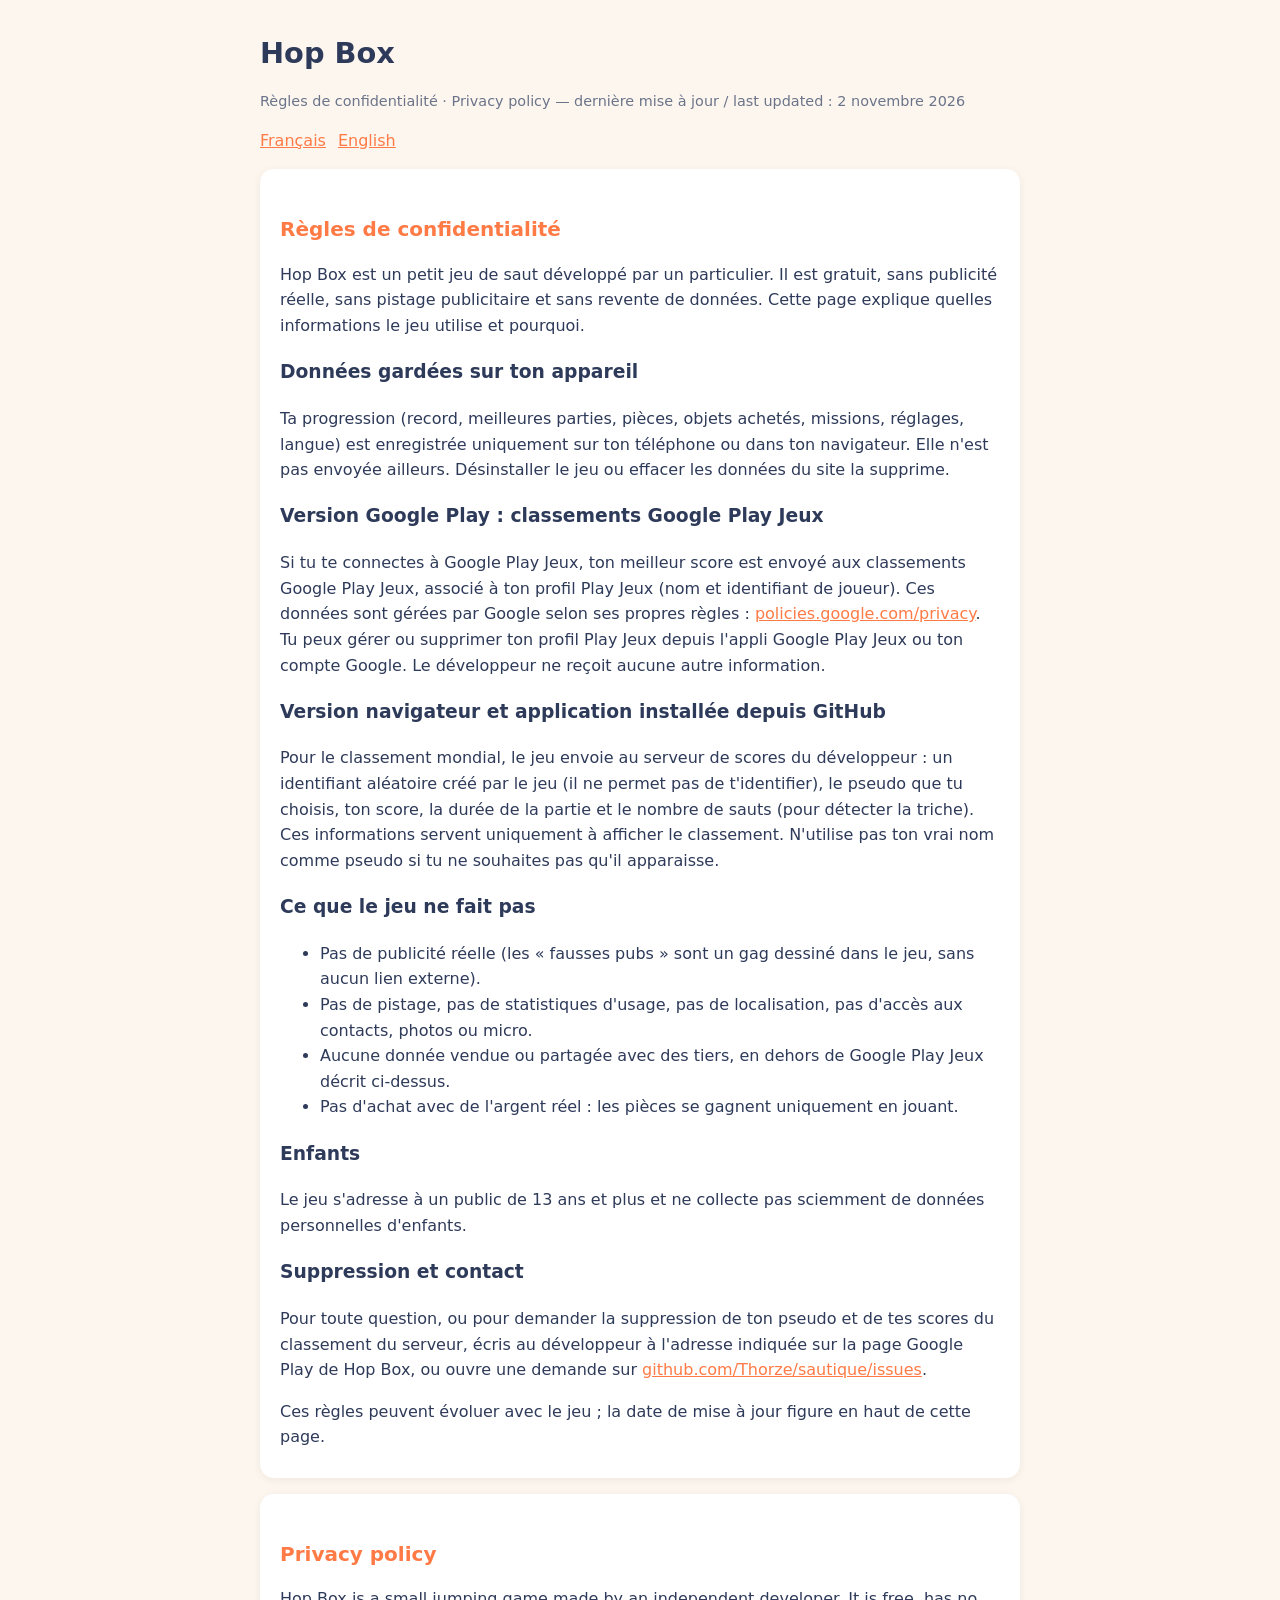
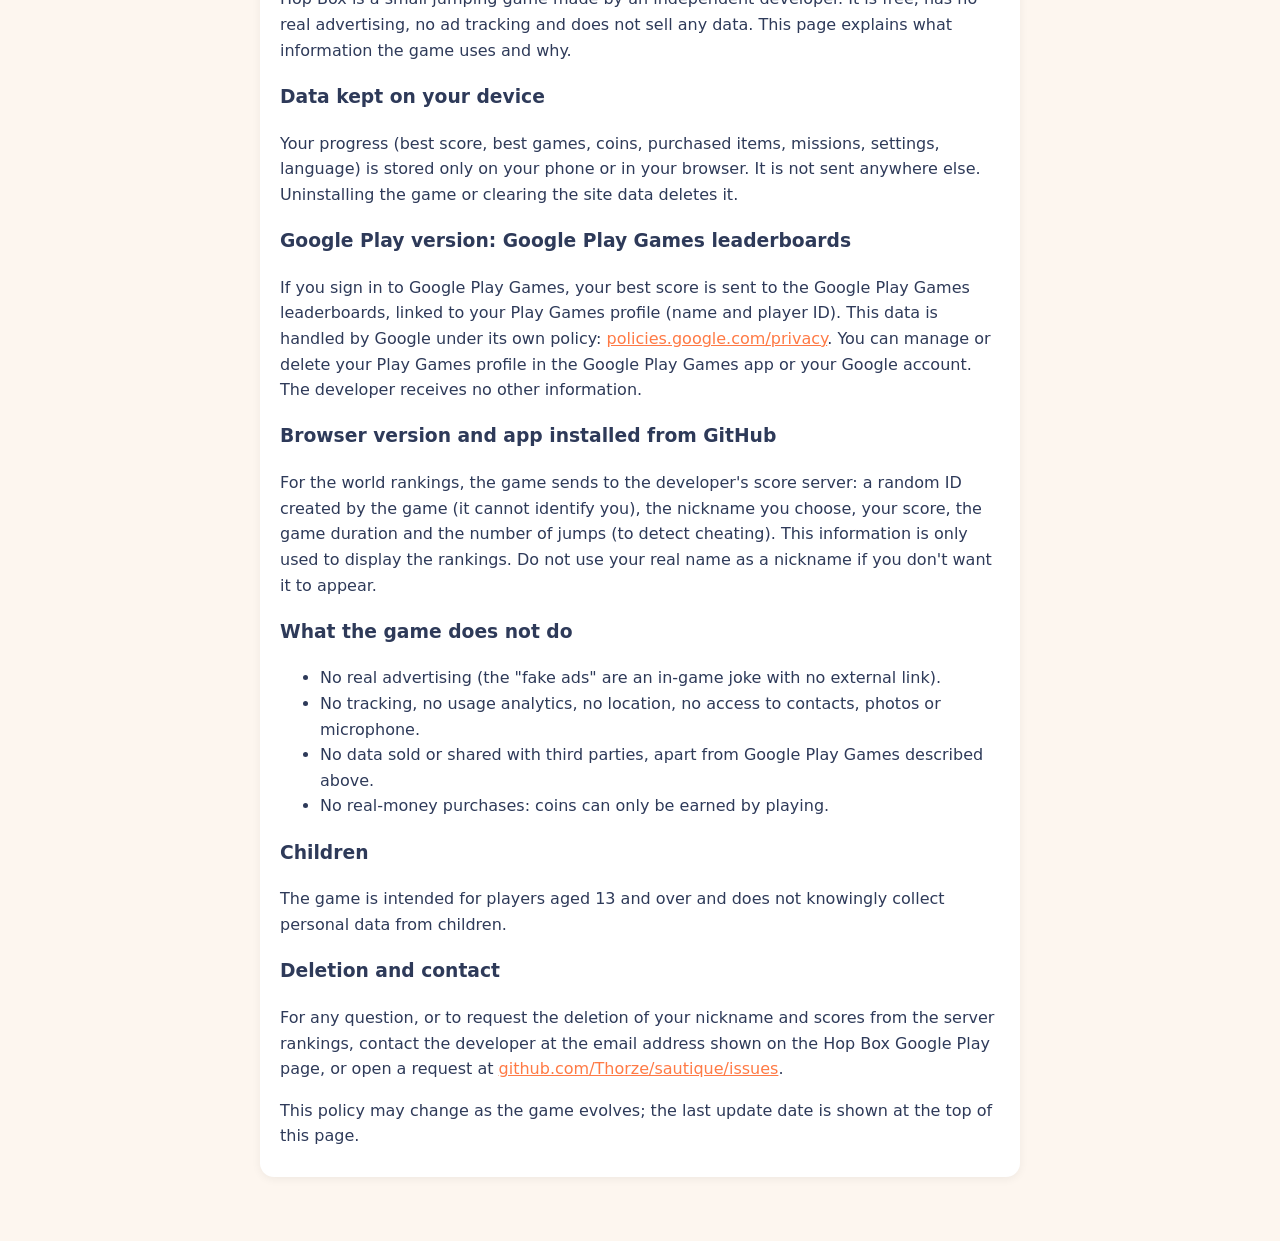
==== confidentialite.html @ c54a2da8 "Site Hop Box" ====
<!doctype html>
<html lang="fr">
<head>
  <meta charset="utf-8">
  <meta name="viewport" content="width=device-width, initial-scale=1">
  <title>Hop Box – Règles de confidentialité / Privacy policy</title>
  <style>
    :root { --bg: #fdf6ef; --text: #2e3a59; --muted: #6b7489; --accent: #ff7a45; --card: #ffffff; }
    @media (prefers-color-scheme: dark) {
      :root { --bg: #161c30; --text: #e8ecf5; --muted: #a8b0c2; --accent: #ff9a6b; --card: #222a44; }
    }
    body { margin: 0; background: var(--bg); color: var(--text); font: 16px/1.6 -apple-system, system-ui, "Segoe UI", Roboto, sans-serif; }
    main { max-width: 760px; margin: 0 auto; padding: 24px 16px 48px; }
    h1 { font-size: 1.8rem; margin: 0.2em 0; }
    h2 { font-size: 1.25rem; margin-top: 2em; color: var(--accent); }
    .card { background: var(--card); border-radius: 14px; padding: 4px 20px 12px; margin: 16px 0; box-shadow: 0 2px 10px rgba(0,0,0,0.06); }
    .muted { color: var(--muted); font-size: 0.9rem; }
    a { color: var(--accent); }
    nav a { margin-right: 12px; }
  </style>
</head>
<body>
<main>
  <h1>Hop Box</h1>
  <p class="muted">Règles de confidentialité · Privacy policy — dernière mise à jour / last updated : 2 novembre 2026</p>
  <nav><a href="#fr">Français</a><a href="#en">English</a></nav>

  <section id="fr" class="card">
    <h2>Règles de confidentialité</h2>
    <p>Hop Box est un petit jeu de saut développé par un particulier. Il est gratuit, sans publicité réelle, sans pistage
      publicitaire et sans revente de données. Cette page explique quelles informations le jeu utilise et pourquoi.</p>

    <h3>Données gardées sur ton appareil</h3>
    <p>Ta progression (record, meilleures parties, pièces, objets achetés, missions, réglages, langue) est enregistrée
      uniquement sur ton téléphone ou dans ton navigateur. Elle n'est pas envoyée ailleurs. Désinstaller le jeu ou
      effacer les données du site la supprime.</p>

    <h3>Version Google Play : classements Google Play Jeux</h3>
    <p>Si tu te connectes à Google Play Jeux, ton meilleur score est envoyé aux classements Google Play Jeux, associé à
      ton profil Play Jeux (nom et identifiant de joueur). Ces données sont gérées par Google selon ses propres règles :
      <a href="https://policies.google.com/privacy">policies.google.com/privacy</a>. Tu peux gérer ou supprimer ton
      profil Play Jeux depuis l'appli Google Play Jeux ou ton compte Google. Le développeur ne reçoit aucune autre
      information.</p>

    <h3>Version navigateur et application installée depuis GitHub</h3>
    <p>Pour le classement mondial, le jeu envoie au serveur de scores du développeur : un identifiant aléatoire créé
      par le jeu (il ne permet pas de t'identifier), le pseudo que tu choisis, ton score, la durée de la partie et le
      nombre de sauts (pour détecter la triche). Ces informations servent uniquement à afficher le classement. N'utilise
      pas ton vrai nom comme pseudo si tu ne souhaites pas qu'il apparaisse.</p>

    <h3>Ce que le jeu ne fait pas</h3>
    <ul>
      <li>Pas de publicité réelle (les « fausses pubs » sont un gag dessiné dans le jeu, sans aucun lien externe).</li>
      <li>Pas de pistage, pas de statistiques d'usage, pas de localisation, pas d'accès aux contacts, photos ou micro.</li>
      <li>Aucune donnée vendue ou partagée avec des tiers, en dehors de Google Play Jeux décrit ci-dessus.</li>
      <li>Pas d'achat avec de l'argent réel : les pièces se gagnent uniquement en jouant.</li>
    </ul>

    <h3>Enfants</h3>
    <p>Le jeu s'adresse à un public de 13 ans et plus et ne collecte pas sciemment de données personnelles d'enfants.</p>

    <h3>Suppression et contact</h3>
    <p>Pour toute question, ou pour demander la suppression de ton pseudo et de tes scores du classement du serveur,
      écris au développeur à l'adresse indiquée sur la page Google Play de Hop Box, ou ouvre une demande sur
      <a href="https://github.com/Thorze/sautique/issues">github.com/Thorze/sautique/issues</a>.</p>
    <p>Ces règles peuvent évoluer avec le jeu ; la date de mise à jour figure en haut de cette page.</p>
  </section>

  <section id="en" class="card">
    <h2>Privacy policy</h2>
    <p>Hop Box is a small jumping game made by an independent developer. It is free, has no real advertising, no ad
      tracking and does not sell any data. This page explains what information the game uses and why.</p>

    <h3>Data kept on your device</h3>
    <p>Your progress (best score, best games, coins, purchased items, missions, settings, language) is stored only on
      your phone or in your browser. It is not sent anywhere else. Uninstalling the game or clearing the site data
      deletes it.</p>

    <h3>Google Play version: Google Play Games leaderboards</h3>
    <p>If you sign in to Google Play Games, your best score is sent to the Google Play Games leaderboards, linked to your
      Play Games profile (name and player ID). This data is handled by Google under its own policy:
      <a href="https://policies.google.com/privacy">policies.google.com/privacy</a>. You can manage or delete your Play
      Games profile in the Google Play Games app or your Google account. The developer receives no other information.</p>

    <h3>Browser version and app installed from GitHub</h3>
    <p>For the world rankings, the game sends to the developer's score server: a random ID created by the game (it
      cannot identify you), the nickname you choose, your score, the game duration and the number of jumps (to detect
      cheating). This information is only used to display the rankings. Do not use your real name as a nickname if you
      don't want it to appear.</p>

    <h3>What the game does not do</h3>
    <ul>
      <li>No real advertising (the "fake ads" are an in-game joke with no external link).</li>
      <li>No tracking, no usage analytics, no location, no access to contacts, photos or microphone.</li>
      <li>No data sold or shared with third parties, apart from Google Play Games described above.</li>
      <li>No real-money purchases: coins can only be earned by playing.</li>
    </ul>

    <h3>Children</h3>
    <p>The game is intended for players aged 13 and over and does not knowingly collect personal data from children.</p>

    <h3>Deletion and contact</h3>
    <p>For any question, or to request the deletion of your nickname and scores from the server rankings, contact the
      developer at the email address shown on the Hop Box Google Play page, or open a request at
      <a href="https://github.com/Thorze/sautique/issues">github.com/Thorze/sautique/issues</a>.</p>
    <p>This policy may change as the game evolves; the last update date is shown at the top of this page.</p>
  </section>
</main>
</body>
</html>
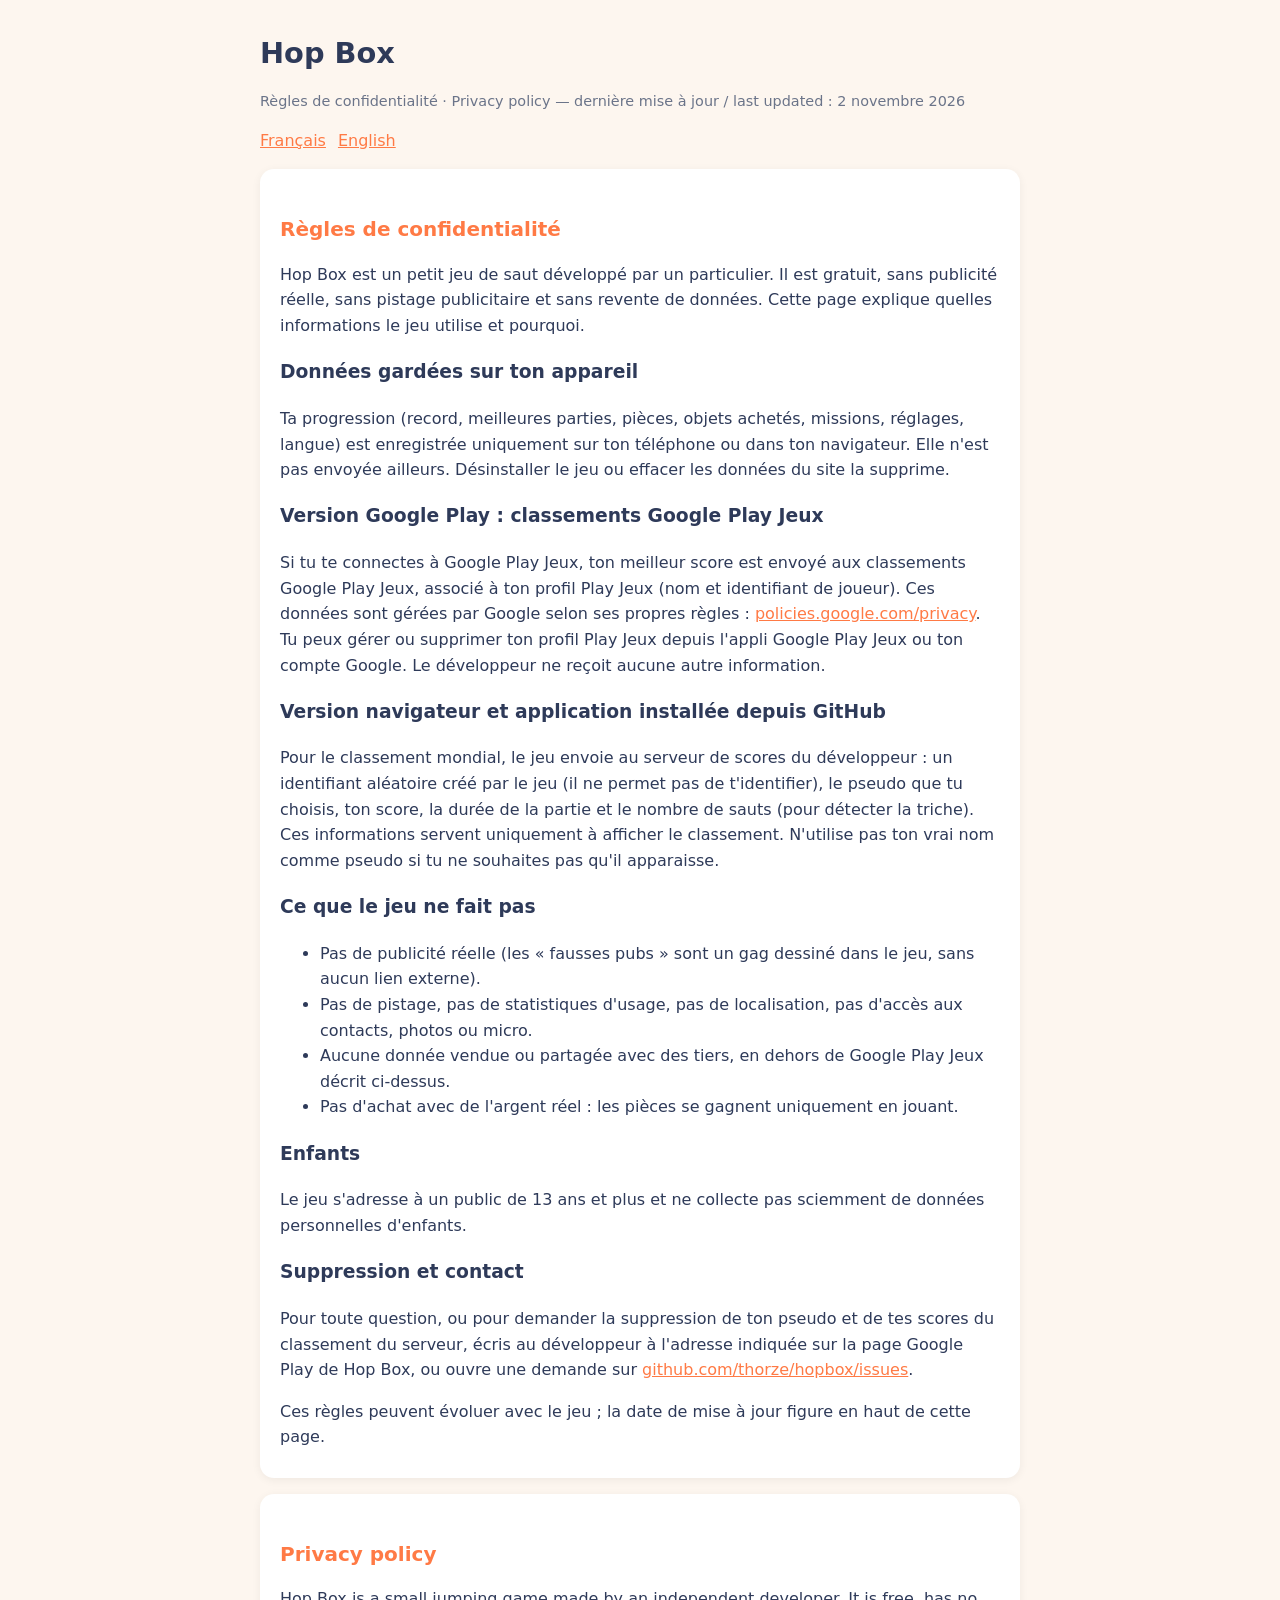
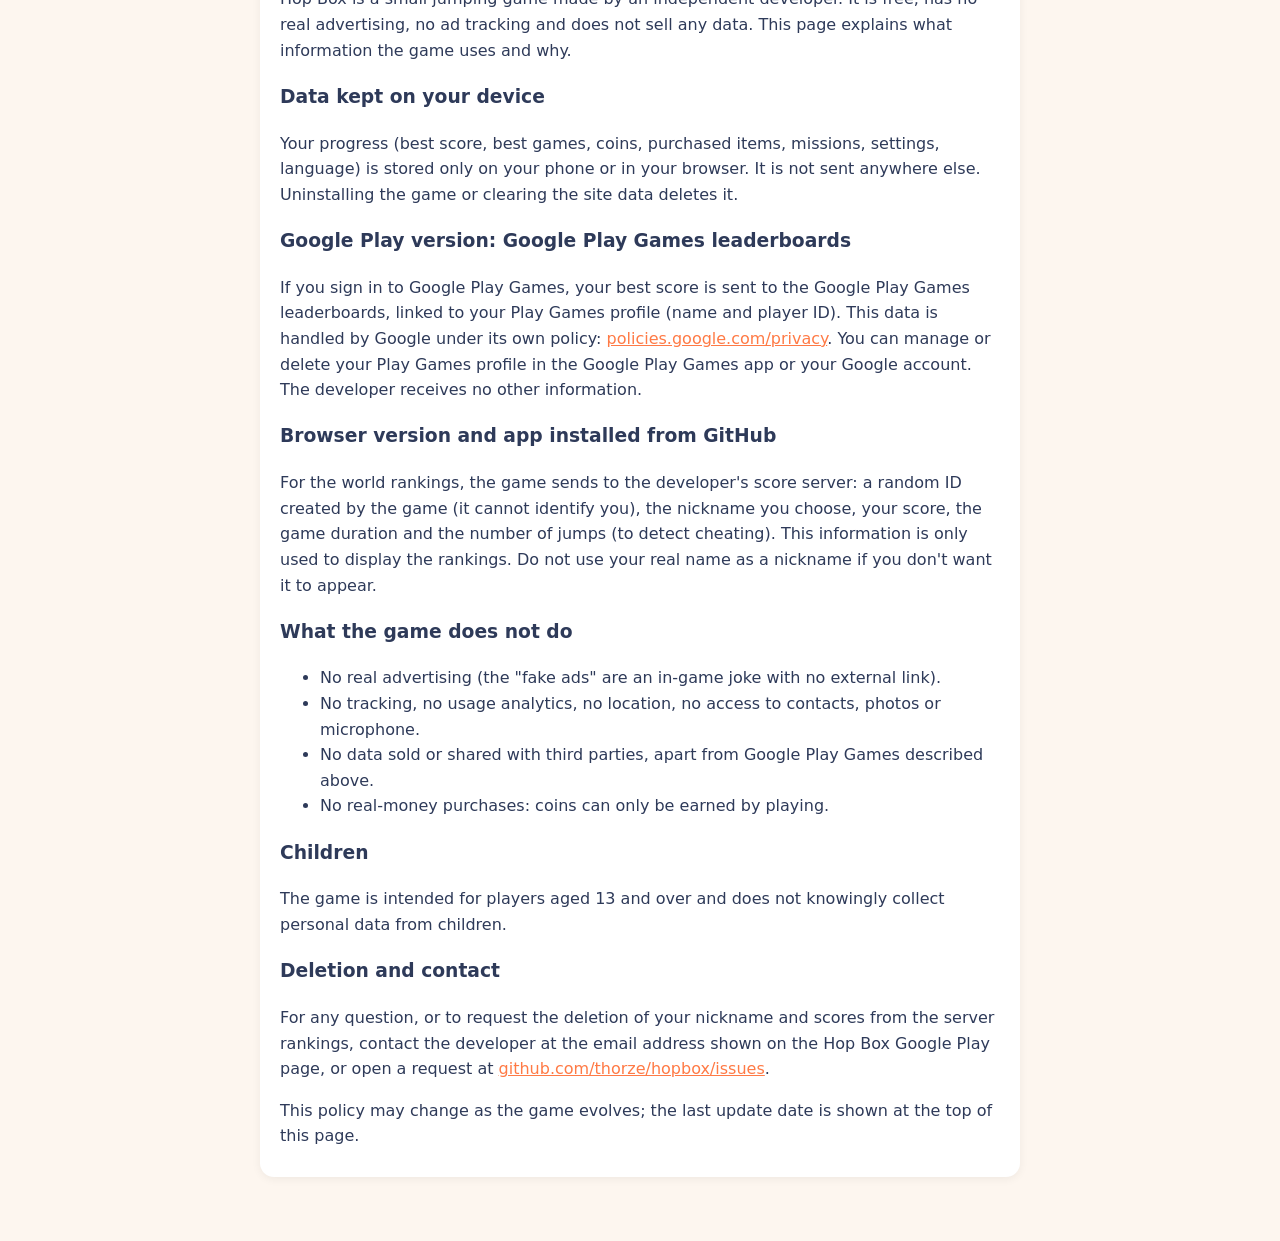
==== commit 4d6e5b44: "Site Hop Box" ====
--- a/confidentialite.html
+++ b/confidentialite.html
@@ -62,7 +62,7 @@
     <h3>Suppression et contact</h3>
     <p>Pour toute question, ou pour demander la suppression de ton pseudo et de tes scores du classement du serveur,
       écris au développeur à l'adresse indiquée sur la page Google Play de Hop Box, ou ouvre une demande sur
-      <a href="https://github.com/Thorze/sautique/issues">github.com/Thorze/sautique/issues</a>.</p>
+      <a href="https://github.com/thorze/hopbox/issues">github.com/thorze/hopbox/issues</a>.</p>
     <p>Ces règles peuvent évoluer avec le jeu ; la date de mise à jour figure en haut de cette page.</p>
   </section>
 
@@ -102,7 +102,7 @@
     <h3>Deletion and contact</h3>
     <p>For any question, or to request the deletion of your nickname and scores from the server rankings, contact the
       developer at the email address shown on the Hop Box Google Play page, or open a request at
-      <a href="https://github.com/Thorze/sautique/issues">github.com/Thorze/sautique/issues</a>.</p>
+      <a href="https://github.com/thorze/hopbox/issues">github.com/thorze/hopbox/issues</a>.</p>
     <p>This policy may change as the game evolves; the last update date is shown at the top of this page.</p>
   </section>
 </main>
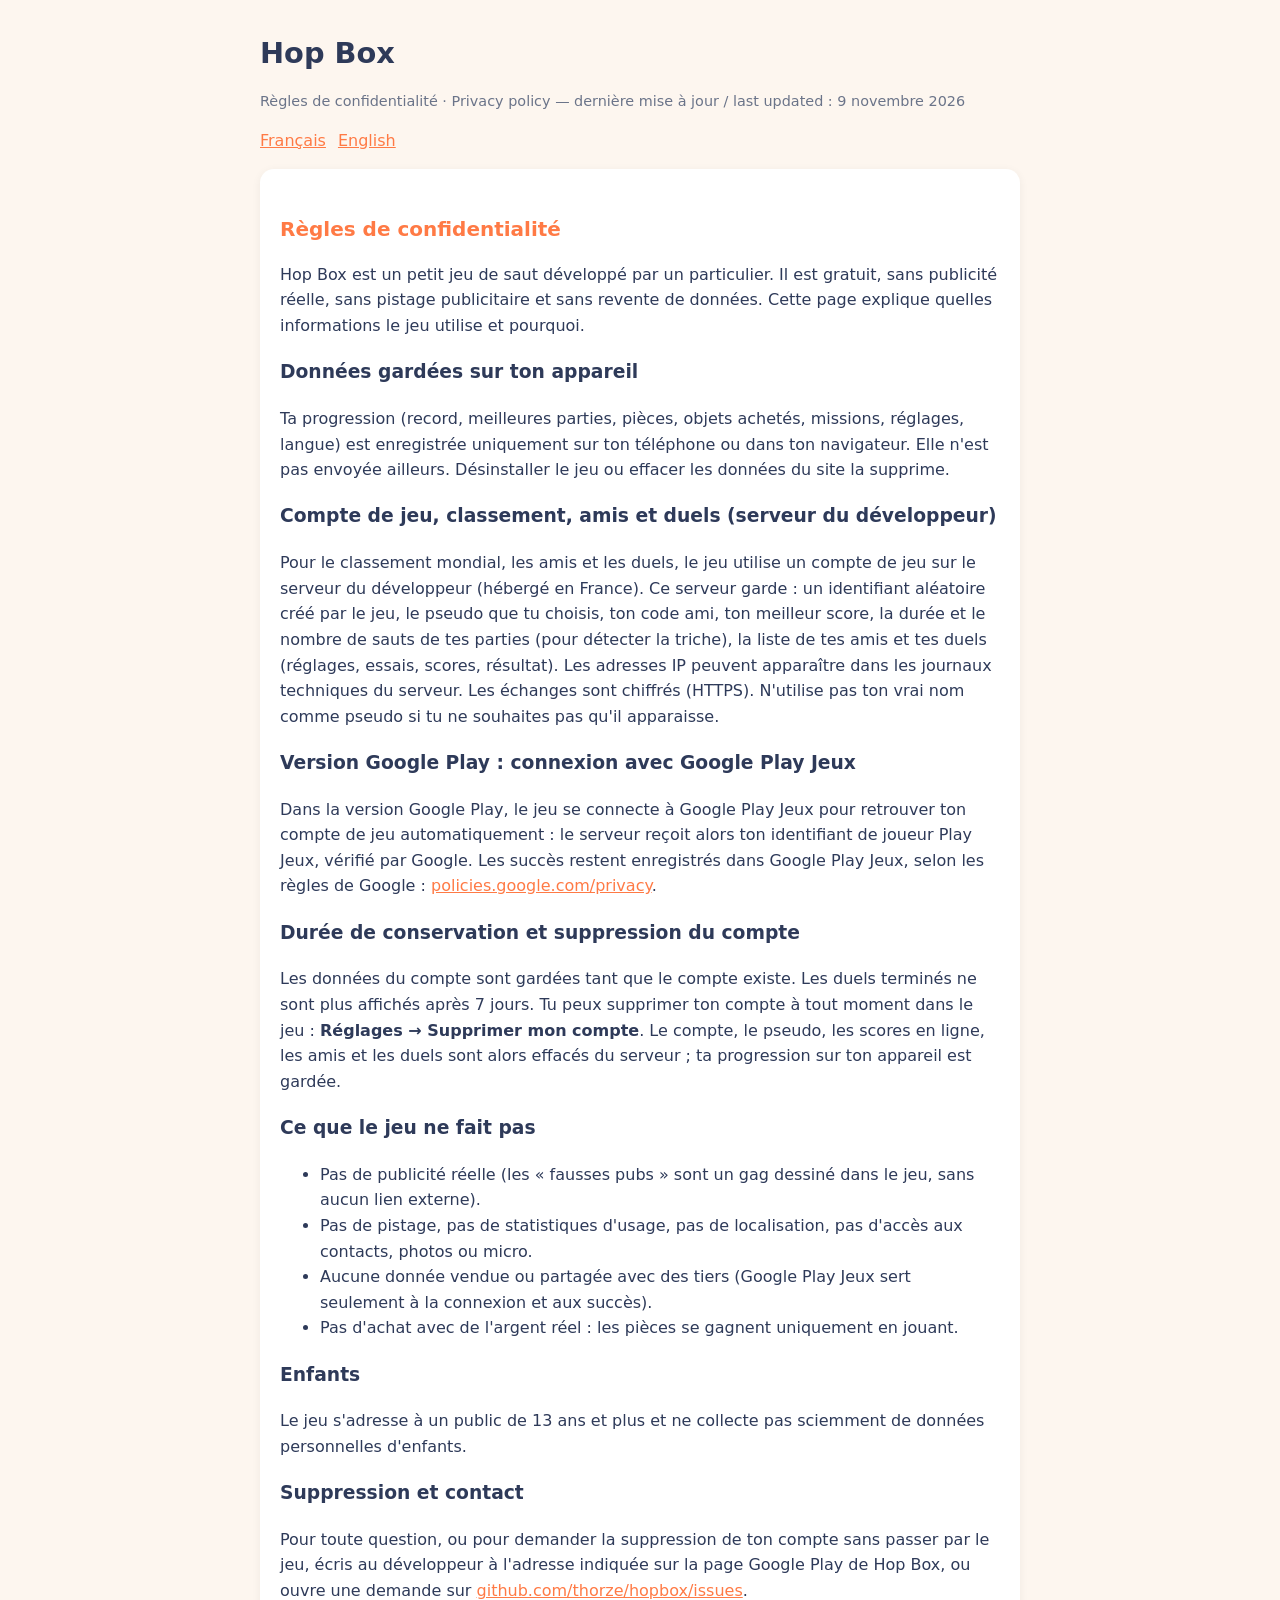
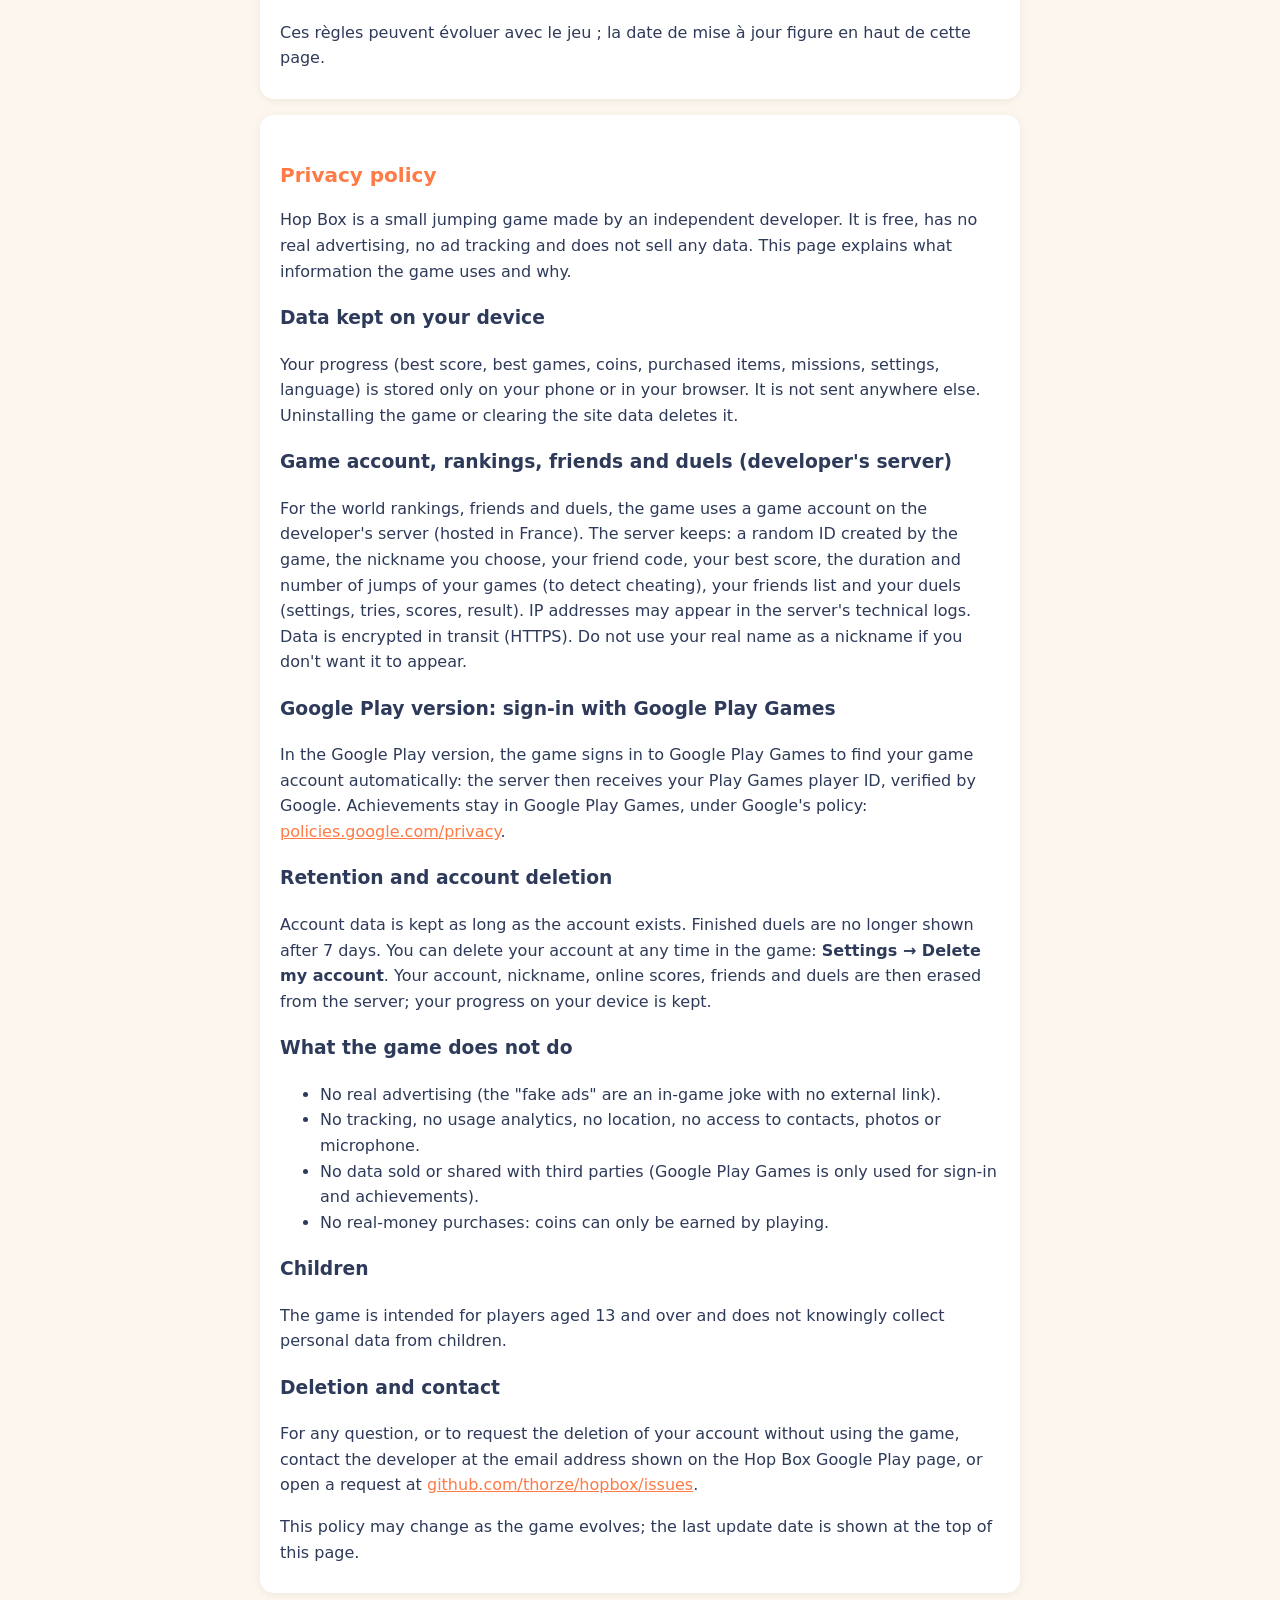
==== commit 21f5cf62: "Site Hop Box" ====
--- a/confidentialite.html
+++ b/confidentialite.html
@@ -22,7 +22,7 @@
 <body>
 <main>
   <h1>Hop Box</h1>
-  <p class="muted">Règles de confidentialité · Privacy policy — dernière mise à jour / last updated : 2 novembre 2026</p>
+  <p class="muted">Règles de confidentialité · Privacy policy — dernière mise à jour / last updated : 9 novembre 2026</p>
   <nav><a href="#fr">Français</a><a href="#en">English</a></nav>
 
   <section id="fr" class="card">
@@ -35,24 +35,31 @@
       uniquement sur ton téléphone ou dans ton navigateur. Elle n'est pas envoyée ailleurs. Désinstaller le jeu ou
       effacer les données du site la supprime.</p>
 
-    <h3>Version Google Play : classements Google Play Jeux</h3>
-    <p>Si tu te connectes à Google Play Jeux, ton meilleur score est envoyé aux classements Google Play Jeux, associé à
-      ton profil Play Jeux (nom et identifiant de joueur). Ces données sont gérées par Google selon ses propres règles :
-      <a href="https://policies.google.com/privacy">policies.google.com/privacy</a>. Tu peux gérer ou supprimer ton
-      profil Play Jeux depuis l'appli Google Play Jeux ou ton compte Google. Le développeur ne reçoit aucune autre
-      information.</p>
+    <h3>Compte de jeu, classement, amis et duels (serveur du développeur)</h3>
+    <p>Pour le classement mondial, les amis et les duels, le jeu utilise un compte de jeu sur le serveur du développeur
+      (hébergé en France). Ce serveur garde : un identifiant aléatoire créé par le jeu, le pseudo que tu choisis, ton
+      code ami, ton meilleur score, la durée et le nombre de sauts de tes parties (pour détecter la triche), la liste
+      de tes amis et tes duels (réglages, essais, scores, résultat). Les adresses IP peuvent apparaître dans les
+      journaux techniques du serveur. Les échanges sont chiffrés (HTTPS). N'utilise pas ton vrai nom comme pseudo si tu
+      ne souhaites pas qu'il apparaisse.</p>
 
-    <h3>Version navigateur et application installée depuis GitHub</h3>
-    <p>Pour le classement mondial, le jeu envoie au serveur de scores du développeur : un identifiant aléatoire créé
-      par le jeu (il ne permet pas de t'identifier), le pseudo que tu choisis, ton score, la durée de la partie et le
-      nombre de sauts (pour détecter la triche). Ces informations servent uniquement à afficher le classement. N'utilise
-      pas ton vrai nom comme pseudo si tu ne souhaites pas qu'il apparaisse.</p>
+    <h3>Version Google Play : connexion avec Google Play Jeux</h3>
+    <p>Dans la version Google Play, le jeu se connecte à Google Play Jeux pour retrouver ton compte de jeu
+      automatiquement : le serveur reçoit alors ton identifiant de joueur Play Jeux, vérifié par Google. Les succès
+      restent enregistrés dans Google Play Jeux, selon les règles de Google :
+      <a href="https://policies.google.com/privacy">policies.google.com/privacy</a>.</p>
+
+    <h3>Durée de conservation et suppression du compte</h3>
+    <p>Les données du compte sont gardées tant que le compte existe. Les duels terminés ne sont plus affichés après
+      7 jours. Tu peux supprimer ton compte à tout moment dans le jeu : <strong>Réglages → Supprimer mon compte</strong>.
+      Le compte, le pseudo, les scores en ligne, les amis et les duels sont alors effacés du serveur ; ta progression
+      sur ton appareil est gardée.</p>
 
     <h3>Ce que le jeu ne fait pas</h3>
     <ul>
       <li>Pas de publicité réelle (les « fausses pubs » sont un gag dessiné dans le jeu, sans aucun lien externe).</li>
       <li>Pas de pistage, pas de statistiques d'usage, pas de localisation, pas d'accès aux contacts, photos ou micro.</li>
-      <li>Aucune donnée vendue ou partagée avec des tiers, en dehors de Google Play Jeux décrit ci-dessus.</li>
+      <li>Aucune donnée vendue ou partagée avec des tiers (Google Play Jeux sert seulement à la connexion et aux succès).</li>
       <li>Pas d'achat avec de l'argent réel : les pièces se gagnent uniquement en jouant.</li>
     </ul>
 
@@ -60,7 +67,7 @@
     <p>Le jeu s'adresse à un public de 13 ans et plus et ne collecte pas sciemment de données personnelles d'enfants.</p>
 
     <h3>Suppression et contact</h3>
-    <p>Pour toute question, ou pour demander la suppression de ton pseudo et de tes scores du classement du serveur,
+    <p>Pour toute question, ou pour demander la suppression de ton compte sans passer par le jeu,
       écris au développeur à l'adresse indiquée sur la page Google Play de Hop Box, ou ouvre une demande sur
       <a href="https://github.com/thorze/hopbox/issues">github.com/thorze/hopbox/issues</a>.</p>
     <p>Ces règles peuvent évoluer avec le jeu ; la date de mise à jour figure en haut de cette page.</p>
@@ -76,23 +83,29 @@
       your phone or in your browser. It is not sent anywhere else. Uninstalling the game or clearing the site data
       deletes it.</p>
 
-    <h3>Google Play version: Google Play Games leaderboards</h3>
-    <p>If you sign in to Google Play Games, your best score is sent to the Google Play Games leaderboards, linked to your
-      Play Games profile (name and player ID). This data is handled by Google under its own policy:
-      <a href="https://policies.google.com/privacy">policies.google.com/privacy</a>. You can manage or delete your Play
-      Games profile in the Google Play Games app or your Google account. The developer receives no other information.</p>
+    <h3>Game account, rankings, friends and duels (developer's server)</h3>
+    <p>For the world rankings, friends and duels, the game uses a game account on the developer's server (hosted in
+      France). The server keeps: a random ID created by the game, the nickname you choose, your friend code, your best
+      score, the duration and number of jumps of your games (to detect cheating), your friends list and your duels
+      (settings, tries, scores, result). IP addresses may appear in the server's technical logs. Data is encrypted in
+      transit (HTTPS). Do not use your real name as a nickname if you don't want it to appear.</p>
 
-    <h3>Browser version and app installed from GitHub</h3>
-    <p>For the world rankings, the game sends to the developer's score server: a random ID created by the game (it
-      cannot identify you), the nickname you choose, your score, the game duration and the number of jumps (to detect
-      cheating). This information is only used to display the rankings. Do not use your real name as a nickname if you
-      don't want it to appear.</p>
+    <h3>Google Play version: sign-in with Google Play Games</h3>
+    <p>In the Google Play version, the game signs in to Google Play Games to find your game account automatically: the
+      server then receives your Play Games player ID, verified by Google. Achievements stay in Google Play Games, under
+      Google's policy: <a href="https://policies.google.com/privacy">policies.google.com/privacy</a>.</p>
+
+    <h3>Retention and account deletion</h3>
+    <p>Account data is kept as long as the account exists. Finished duels are no longer shown after 7 days. You can
+      delete your account at any time in the game: <strong>Settings → Delete my account</strong>. Your account,
+      nickname, online scores, friends and duels are then erased from the server; your progress on your device is
+      kept.</p>
 
     <h3>What the game does not do</h3>
     <ul>
       <li>No real advertising (the "fake ads" are an in-game joke with no external link).</li>
       <li>No tracking, no usage analytics, no location, no access to contacts, photos or microphone.</li>
-      <li>No data sold or shared with third parties, apart from Google Play Games described above.</li>
+      <li>No data sold or shared with third parties (Google Play Games is only used for sign-in and achievements).</li>
       <li>No real-money purchases: coins can only be earned by playing.</li>
     </ul>
 
@@ -100,7 +113,7 @@
     <p>The game is intended for players aged 13 and over and does not knowingly collect personal data from children.</p>
 
     <h3>Deletion and contact</h3>
-    <p>For any question, or to request the deletion of your nickname and scores from the server rankings, contact the
+    <p>For any question, or to request the deletion of your account without using the game, contact the
       developer at the email address shown on the Hop Box Google Play page, or open a request at
       <a href="https://github.com/thorze/hopbox/issues">github.com/thorze/hopbox/issues</a>.</p>
     <p>This policy may change as the game evolves; the last update date is shown at the top of this page.</p>
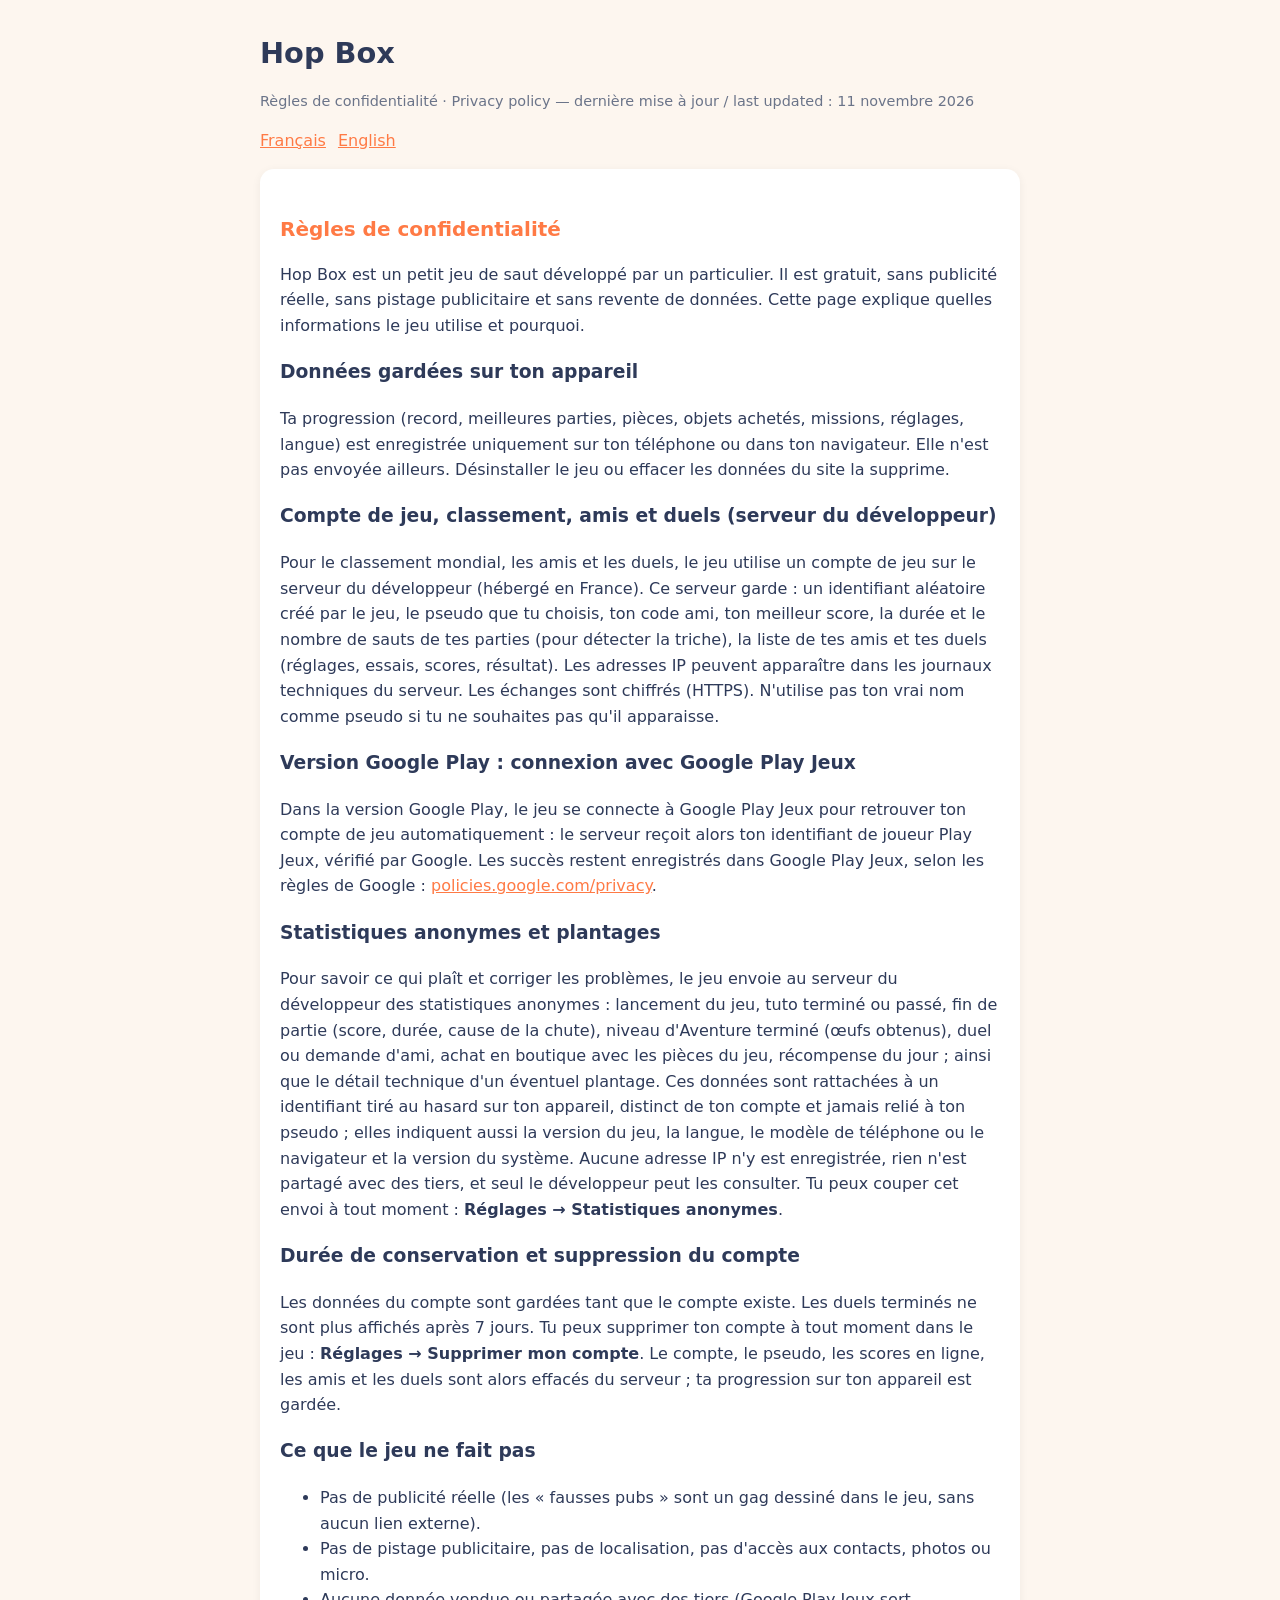
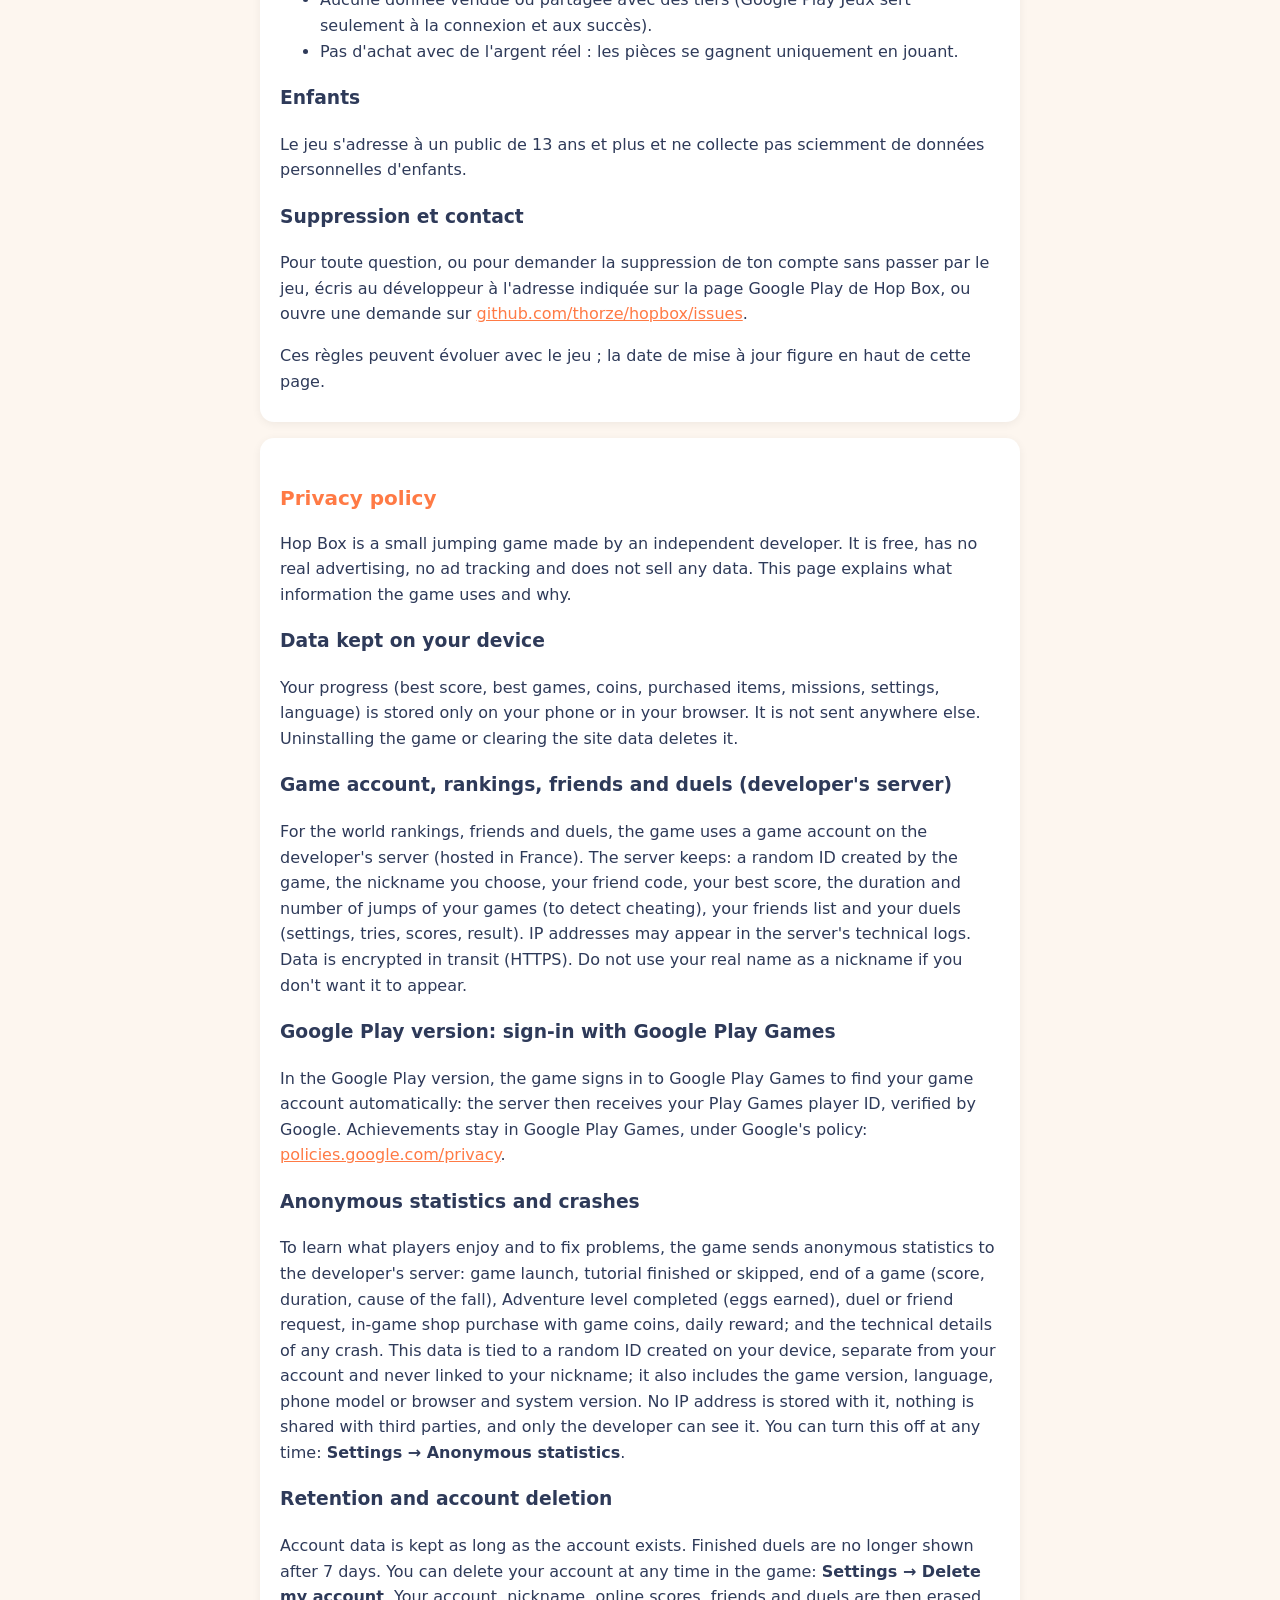
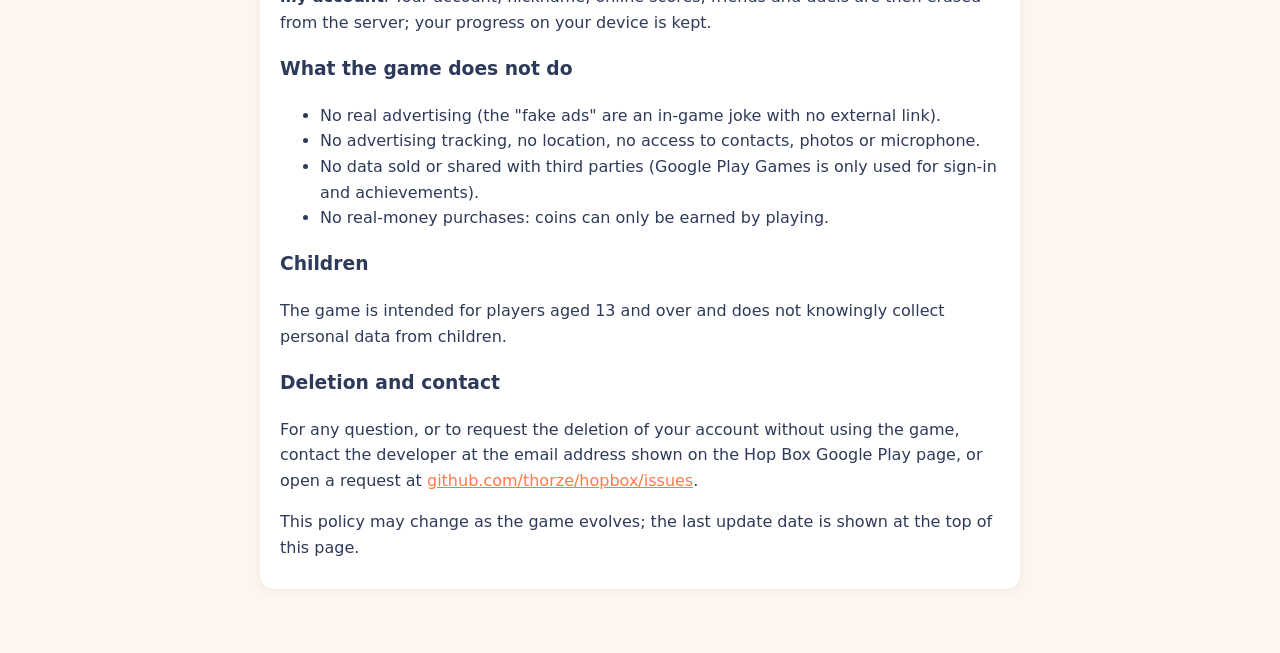
==== commit fb7b288a: "Site Hop Box" ====
--- a/confidentialite.html
+++ b/confidentialite.html
@@ -22,7 +22,7 @@
 <body>
 <main>
   <h1>Hop Box</h1>
-  <p class="muted">Règles de confidentialité · Privacy policy — dernière mise à jour / last updated : 9 novembre 2026</p>
+  <p class="muted">Règles de confidentialité · Privacy policy — dernière mise à jour / last updated : 11 novembre 2026</p>
   <nav><a href="#fr">Français</a><a href="#en">English</a></nav>
 
   <section id="fr" class="card">
@@ -49,6 +49,16 @@
       restent enregistrés dans Google Play Jeux, selon les règles de Google :
       <a href="https://policies.google.com/privacy">policies.google.com/privacy</a>.</p>
 
+    <h3>Statistiques anonymes et plantages</h3>
+    <p>Pour savoir ce qui plaît et corriger les problèmes, le jeu envoie au serveur du développeur des statistiques
+      anonymes : lancement du jeu, tuto terminé ou passé, fin de partie (score, durée, cause de la chute), niveau
+      d'Aventure terminé (œufs obtenus), duel ou demande d'ami, achat en boutique avec les pièces du jeu, récompense
+      du jour ; ainsi que le détail technique d'un éventuel plantage. Ces données sont rattachées à un identifiant tiré
+      au hasard sur ton appareil, distinct de ton compte et jamais relié à ton pseudo ; elles indiquent aussi la version
+      du jeu, la langue, le modèle de téléphone ou le navigateur et la version du système. Aucune adresse IP n'y est
+      enregistrée, rien n'est partagé avec des tiers, et seul le développeur peut les consulter.
+      Tu peux couper cet envoi à tout moment : <strong>Réglages → Statistiques anonymes</strong>.</p>
+
     <h3>Durée de conservation et suppression du compte</h3>
     <p>Les données du compte sont gardées tant que le compte existe. Les duels terminés ne sont plus affichés après
       7 jours. Tu peux supprimer ton compte à tout moment dans le jeu : <strong>Réglages → Supprimer mon compte</strong>.
@@ -58,7 +68,7 @@
     <h3>Ce que le jeu ne fait pas</h3>
     <ul>
       <li>Pas de publicité réelle (les « fausses pubs » sont un gag dessiné dans le jeu, sans aucun lien externe).</li>
-      <li>Pas de pistage, pas de statistiques d'usage, pas de localisation, pas d'accès aux contacts, photos ou micro.</li>
+      <li>Pas de pistage publicitaire, pas de localisation, pas d'accès aux contacts, photos ou micro.</li>
       <li>Aucune donnée vendue ou partagée avec des tiers (Google Play Jeux sert seulement à la connexion et aux succès).</li>
       <li>Pas d'achat avec de l'argent réel : les pièces se gagnent uniquement en jouant.</li>
     </ul>
@@ -95,6 +105,15 @@
       server then receives your Play Games player ID, verified by Google. Achievements stay in Google Play Games, under
       Google's policy: <a href="https://policies.google.com/privacy">policies.google.com/privacy</a>.</p>
 
+    <h3>Anonymous statistics and crashes</h3>
+    <p>To learn what players enjoy and to fix problems, the game sends anonymous statistics to the developer's server:
+      game launch, tutorial finished or skipped, end of a game (score, duration, cause of the fall), Adventure level
+      completed (eggs earned), duel or friend request, in-game shop purchase with game coins, daily reward; and the
+      technical details of any crash. This data is tied to a random ID created on your device, separate from your
+      account and never linked to your nickname; it also includes the game version, language, phone model or browser
+      and system version. No IP address is stored with it, nothing is shared with third parties, and only the developer
+      can see it. You can turn this off at any time: <strong>Settings → Anonymous statistics</strong>.</p>
+
     <h3>Retention and account deletion</h3>
     <p>Account data is kept as long as the account exists. Finished duels are no longer shown after 7 days. You can
       delete your account at any time in the game: <strong>Settings → Delete my account</strong>. Your account,
@@ -104,7 +123,7 @@
     <h3>What the game does not do</h3>
     <ul>
       <li>No real advertising (the "fake ads" are an in-game joke with no external link).</li>
-      <li>No tracking, no usage analytics, no location, no access to contacts, photos or microphone.</li>
+      <li>No advertising tracking, no location, no access to contacts, photos or microphone.</li>
       <li>No data sold or shared with third parties (Google Play Games is only used for sign-in and achievements).</li>
       <li>No real-money purchases: coins can only be earned by playing.</li>
     </ul>
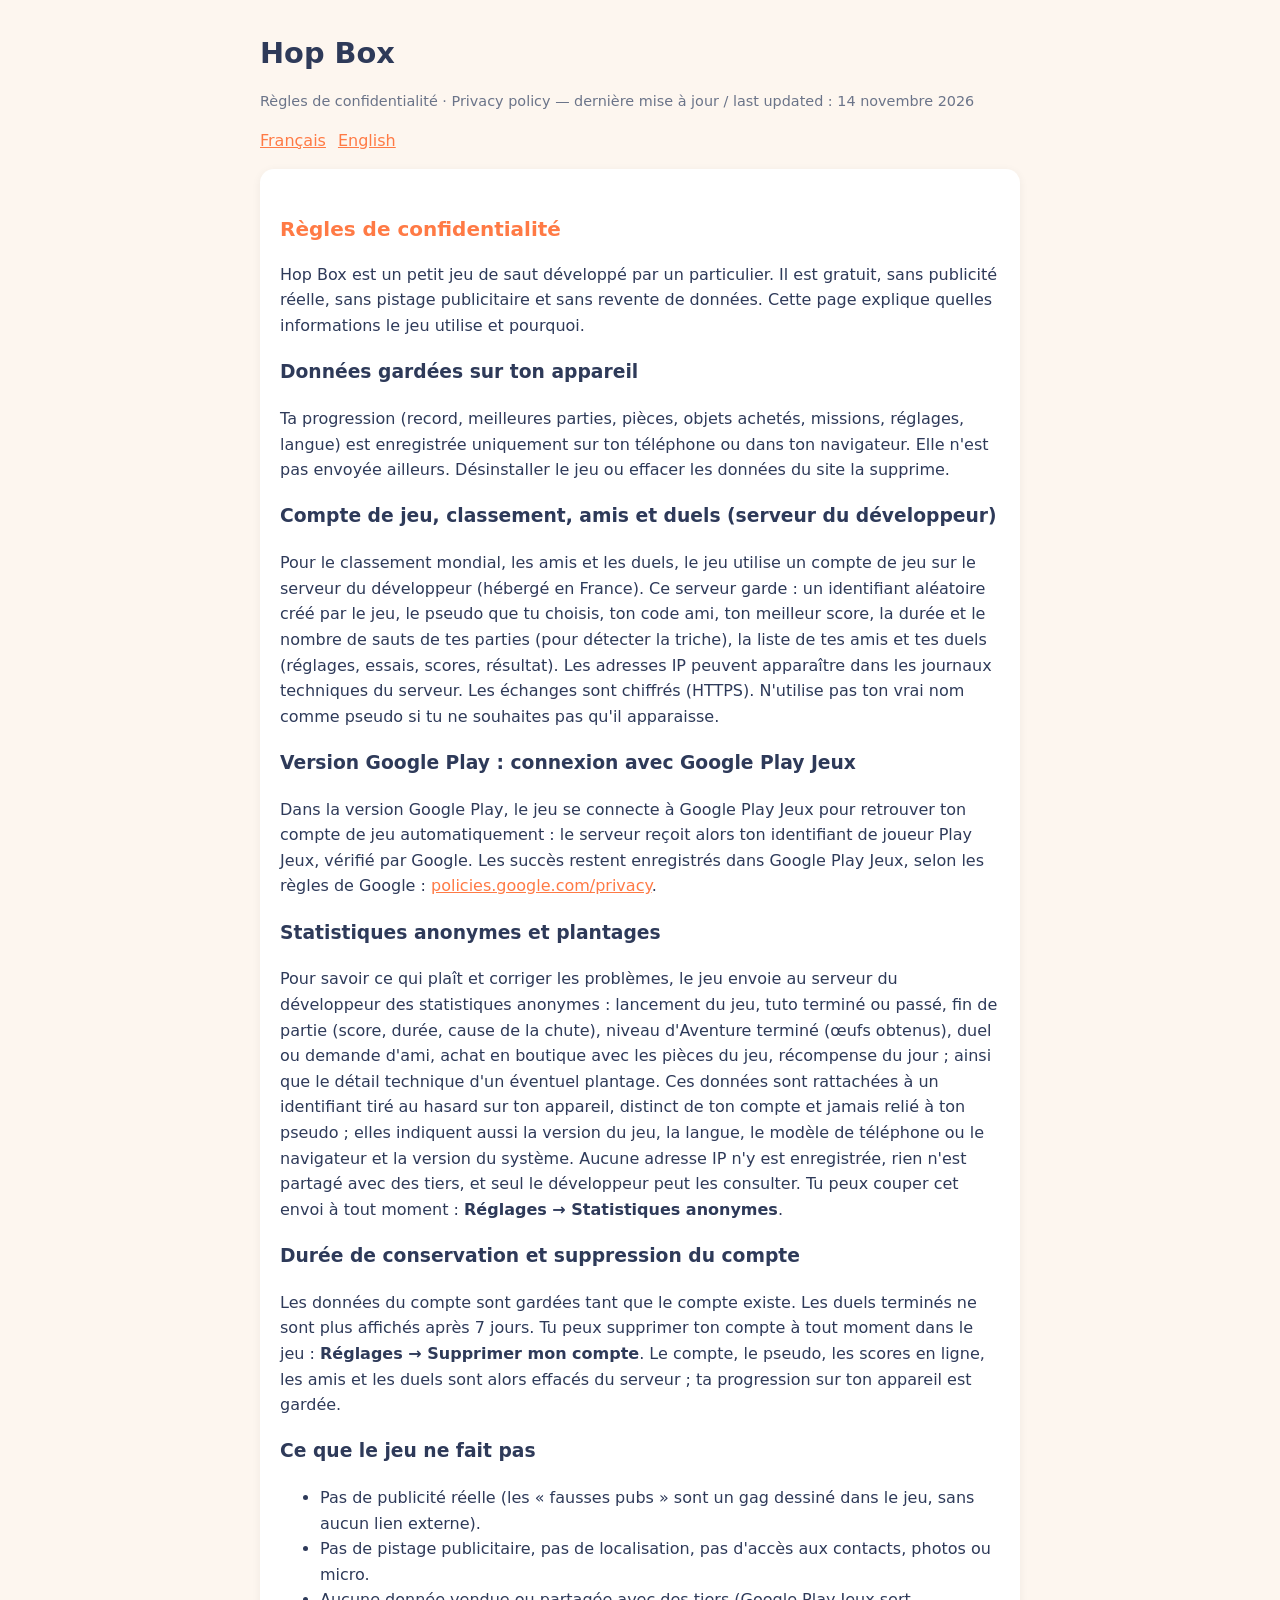
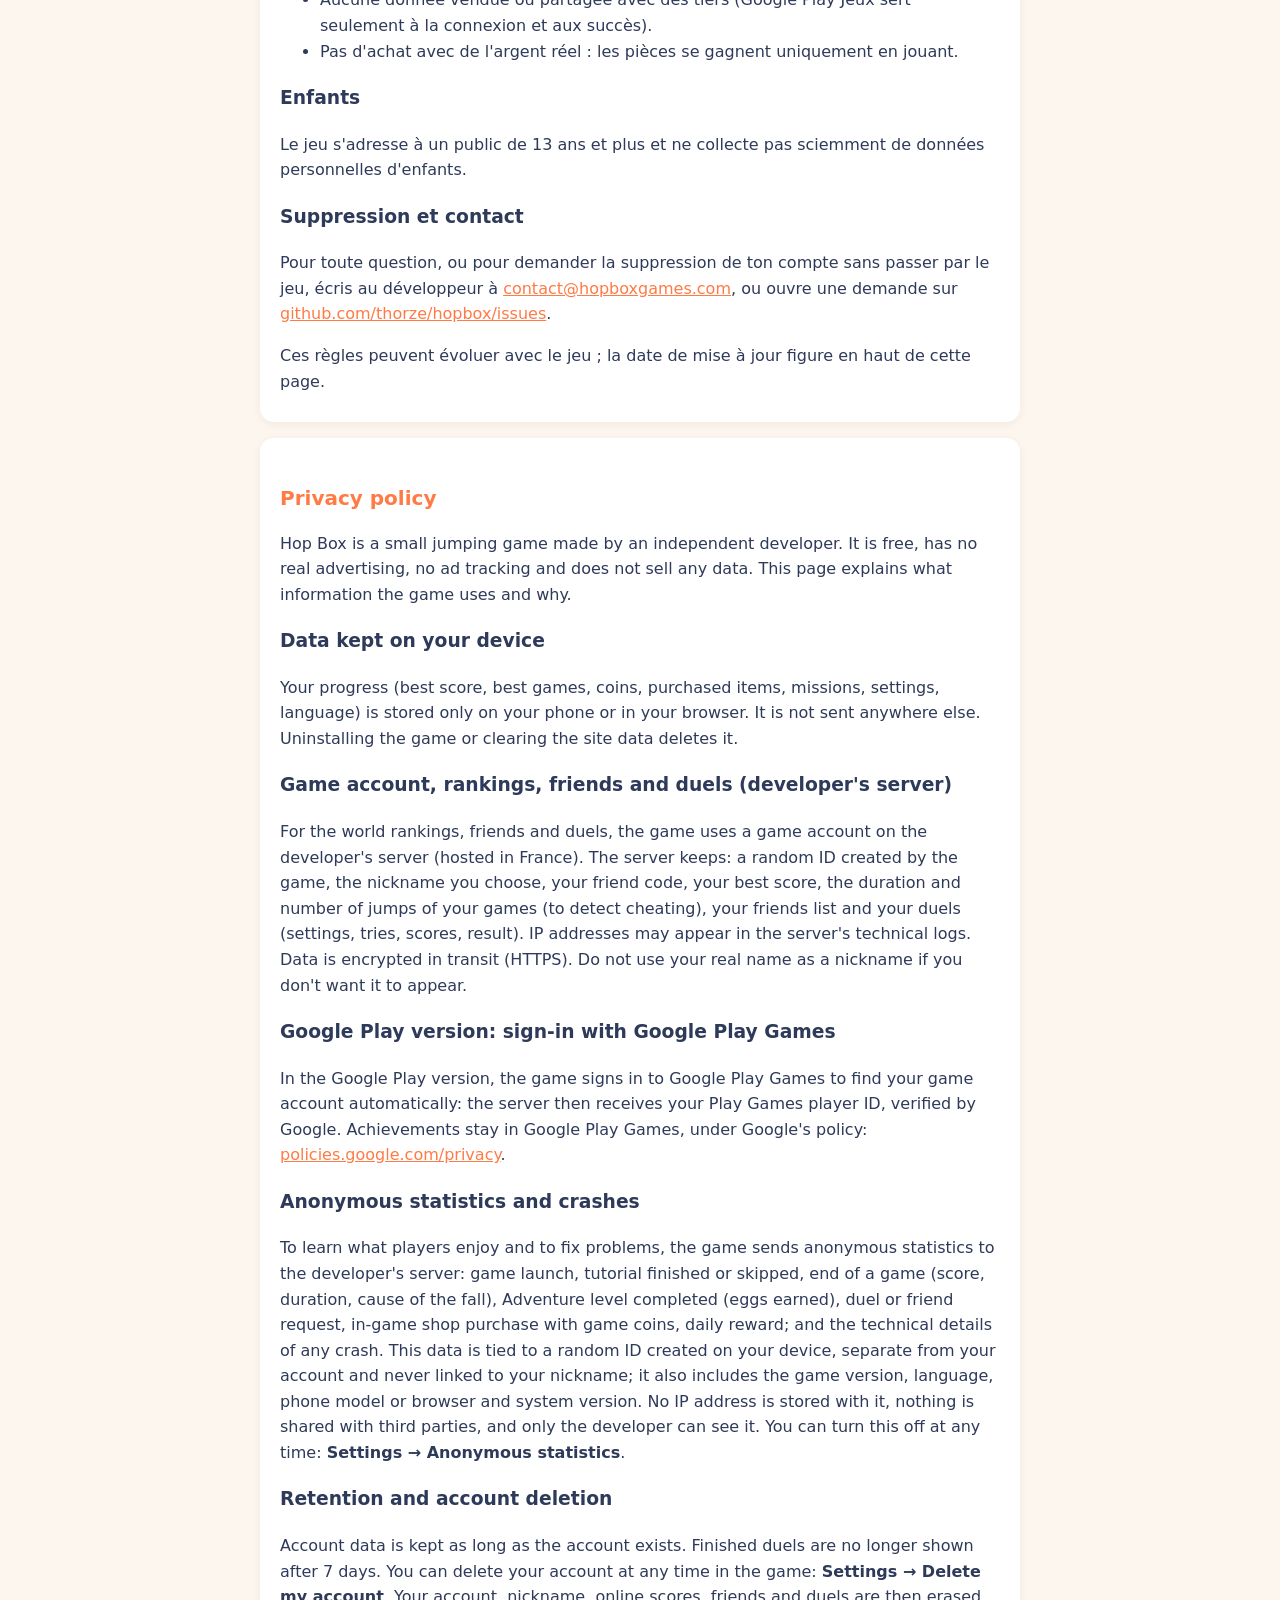
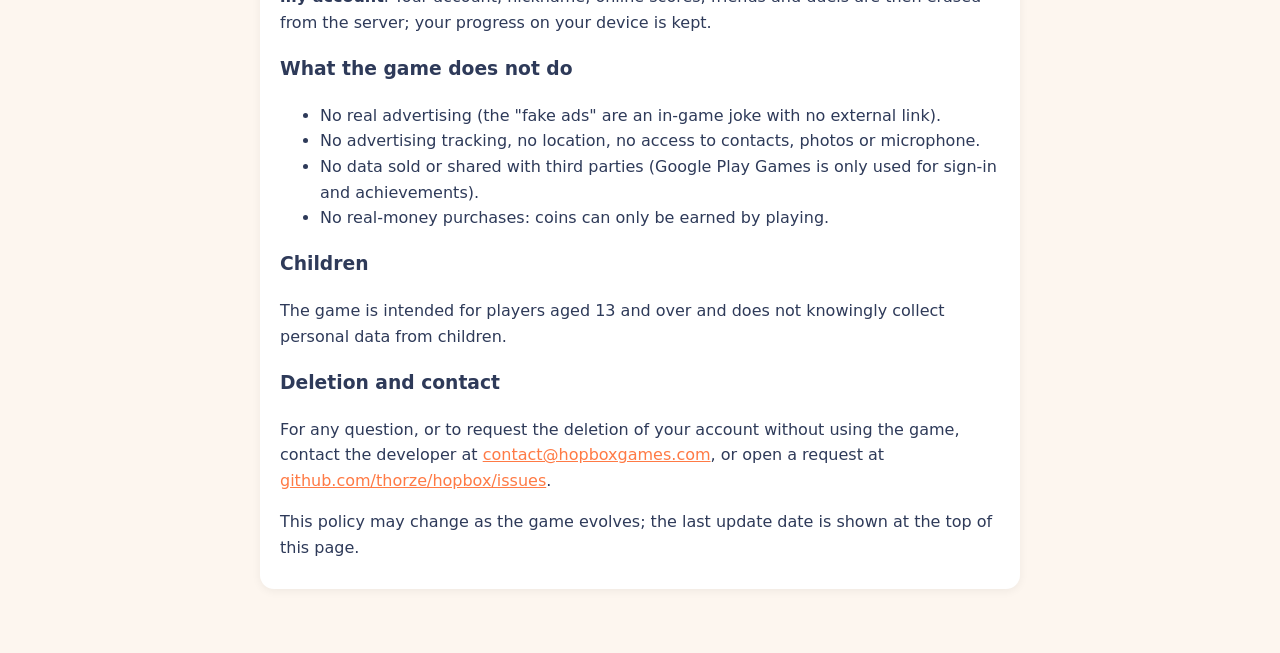
==== commit 777a22de: "Site Hop Box" ====
--- a/confidentialite.html
+++ b/confidentialite.html
@@ -22,7 +22,7 @@
 <body>
 <main>
   <h1>Hop Box</h1>
-  <p class="muted">Règles de confidentialité · Privacy policy — dernière mise à jour / last updated : 11 novembre 2026</p>
+  <p class="muted">Règles de confidentialité · Privacy policy — dernière mise à jour / last updated : 14 novembre 2026</p>
   <nav><a href="#fr">Français</a><a href="#en">English</a></nav>
 
   <section id="fr" class="card">
@@ -78,7 +78,7 @@
 
     <h3>Suppression et contact</h3>
     <p>Pour toute question, ou pour demander la suppression de ton compte sans passer par le jeu,
-      écris au développeur à l'adresse indiquée sur la page Google Play de Hop Box, ou ouvre une demande sur
+      écris au développeur à <a href="mailto:contact@hopboxgames.com">contact@hopboxgames.com</a>, ou ouvre une demande sur
       <a href="https://github.com/thorze/hopbox/issues">github.com/thorze/hopbox/issues</a>.</p>
     <p>Ces règles peuvent évoluer avec le jeu ; la date de mise à jour figure en haut de cette page.</p>
   </section>
@@ -133,7 +133,7 @@
 
     <h3>Deletion and contact</h3>
     <p>For any question, or to request the deletion of your account without using the game, contact the
-      developer at the email address shown on the Hop Box Google Play page, or open a request at
+      developer at <a href="mailto:contact@hopboxgames.com">contact@hopboxgames.com</a>, or open a request at
       <a href="https://github.com/thorze/hopbox/issues">github.com/thorze/hopbox/issues</a>.</p>
     <p>This policy may change as the game evolves; the last update date is shown at the top of this page.</p>
   </section>
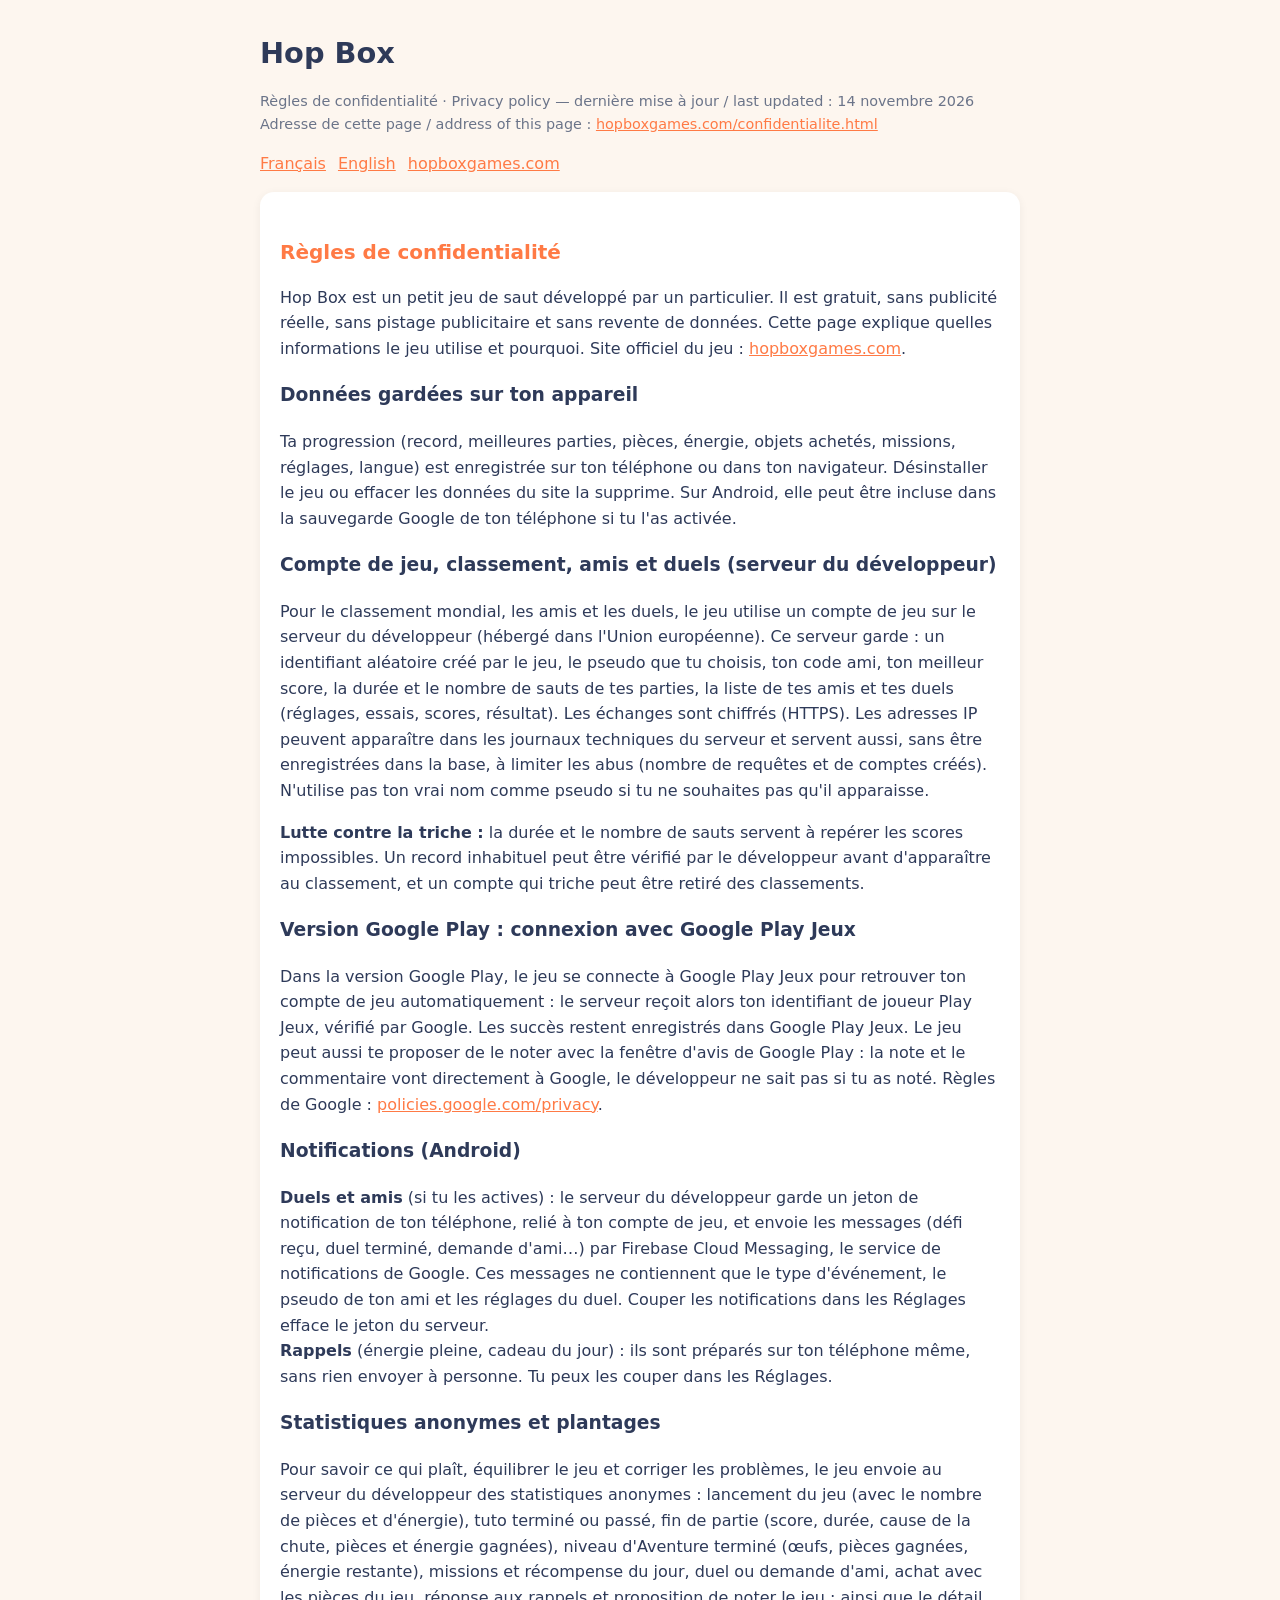
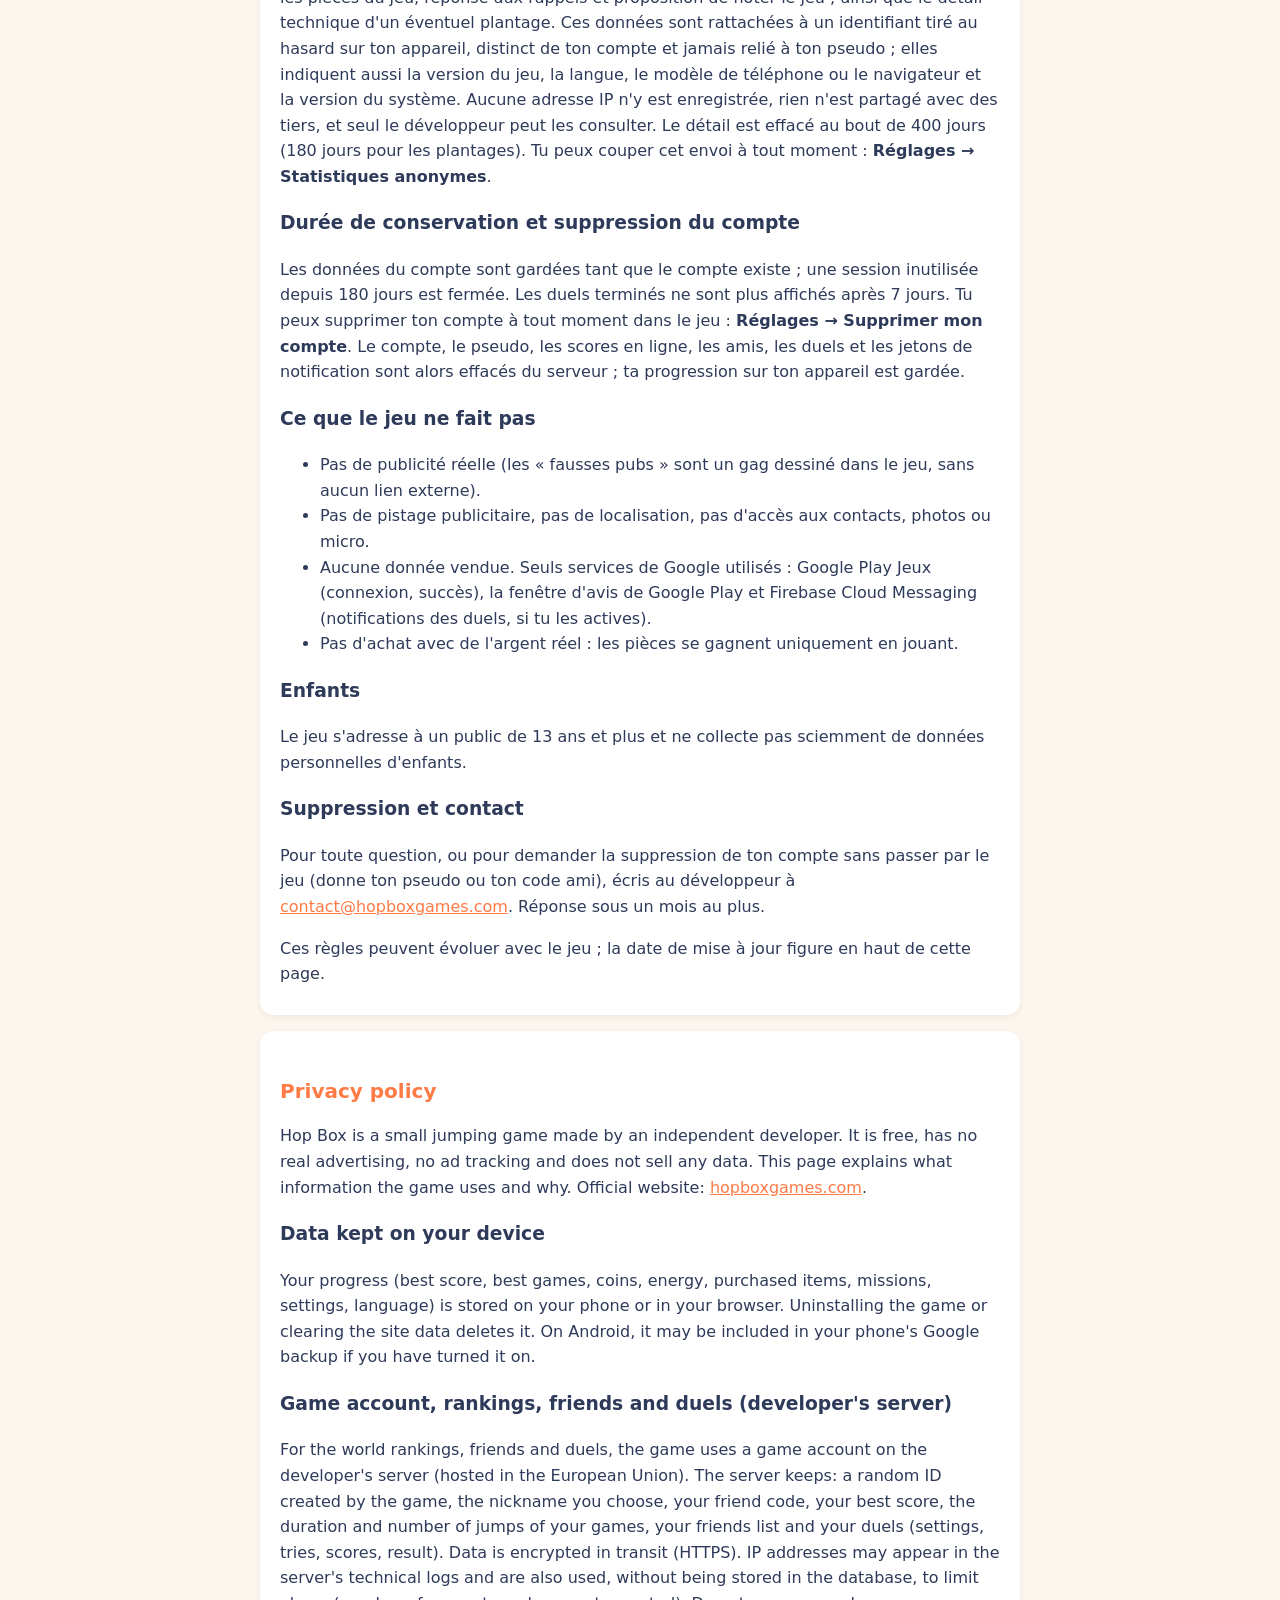
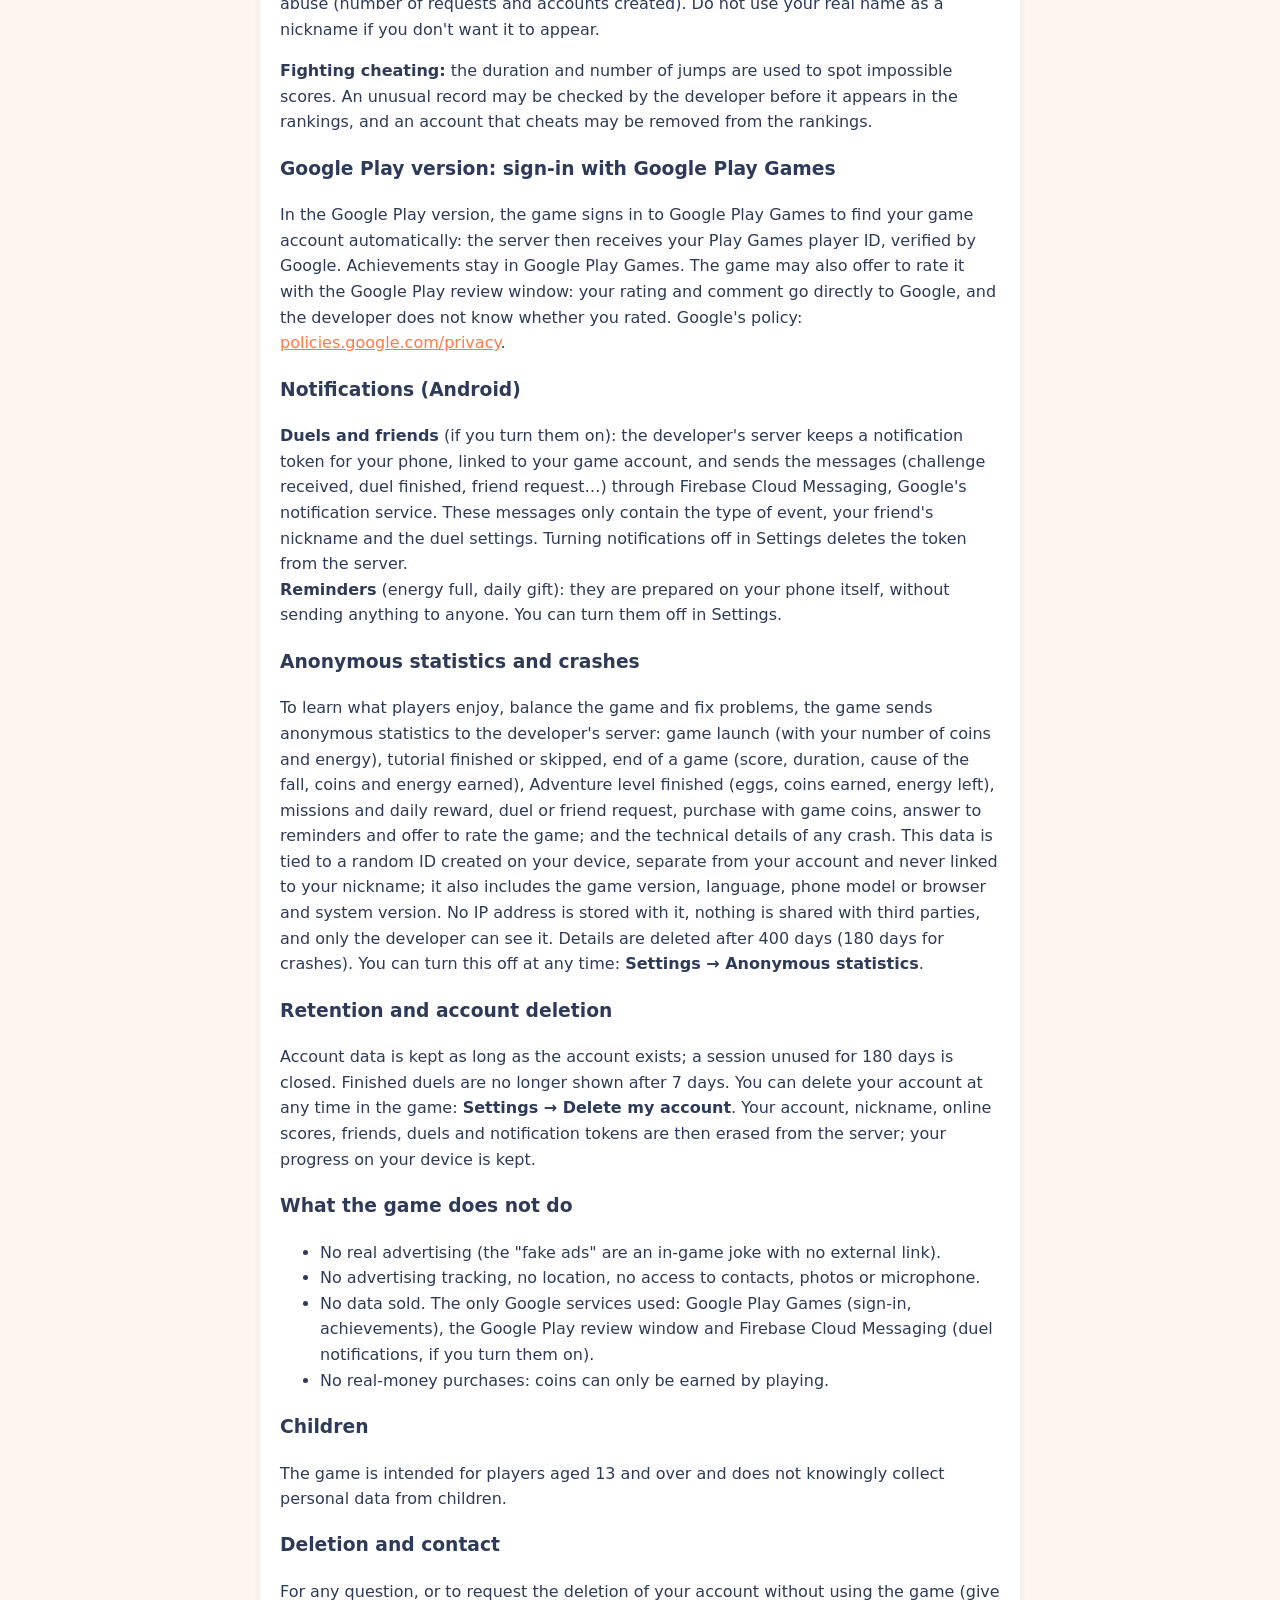
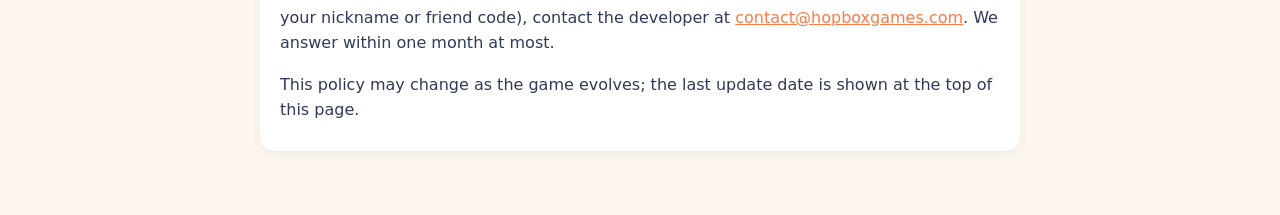
==== commit ff7e752a: "Site Hop Box" ====
--- a/confidentialite.html
+++ b/confidentialite.html
@@ -4,6 +4,7 @@
   <meta charset="utf-8">
   <meta name="viewport" content="width=device-width, initial-scale=1">
   <title>Hop Box – Règles de confidentialité / Privacy policy</title>
+  <link rel="canonical" href="https://hopboxgames.com/confidentialite.html">
   <style>
     :root { --bg: #fdf6ef; --text: #2e3a59; --muted: #6b7489; --accent: #ff7a45; --card: #ffffff; }
     @media (prefers-color-scheme: dark) {
@@ -22,54 +23,73 @@
 <body>
 <main>
   <h1>Hop Box</h1>
-  <p class="muted">Règles de confidentialité · Privacy policy — dernière mise à jour / last updated : 14 novembre 2026</p>
-  <nav><a href="#fr">Français</a><a href="#en">English</a></nav>
+  <p class="muted">Règles de confidentialité · Privacy policy — dernière mise à jour / last updated : 14 novembre 2026<br>
+    Adresse de cette page / address of this page : <a href="https://hopboxgames.com/confidentialite.html">hopboxgames.com/confidentialite.html</a></p>
+  <nav><a href="#fr">Français</a><a href="#en">English</a><a href="https://hopboxgames.com/">hopboxgames.com</a></nav>
 
   <section id="fr" class="card">
     <h2>Règles de confidentialité</h2>
     <p>Hop Box est un petit jeu de saut développé par un particulier. Il est gratuit, sans publicité réelle, sans pistage
-      publicitaire et sans revente de données. Cette page explique quelles informations le jeu utilise et pourquoi.</p>
+      publicitaire et sans revente de données. Cette page explique quelles informations le jeu utilise et pourquoi.
+      Site officiel du jeu : <a href="https://hopboxgames.com/">hopboxgames.com</a>.</p>
 
     <h3>Données gardées sur ton appareil</h3>
-    <p>Ta progression (record, meilleures parties, pièces, objets achetés, missions, réglages, langue) est enregistrée
-      uniquement sur ton téléphone ou dans ton navigateur. Elle n'est pas envoyée ailleurs. Désinstaller le jeu ou
-      effacer les données du site la supprime.</p>
+    <p>Ta progression (record, meilleures parties, pièces, énergie, objets achetés, missions, réglages, langue) est
+      enregistrée sur ton téléphone ou dans ton navigateur. Désinstaller le jeu ou effacer les données du site la
+      supprime. Sur Android, elle peut être incluse dans la sauvegarde Google de ton téléphone si tu l'as activée.</p>
 
     <h3>Compte de jeu, classement, amis et duels (serveur du développeur)</h3>
     <p>Pour le classement mondial, les amis et les duels, le jeu utilise un compte de jeu sur le serveur du développeur
-      (hébergé en France). Ce serveur garde : un identifiant aléatoire créé par le jeu, le pseudo que tu choisis, ton
-      code ami, ton meilleur score, la durée et le nombre de sauts de tes parties (pour détecter la triche), la liste
-      de tes amis et tes duels (réglages, essais, scores, résultat). Les adresses IP peuvent apparaître dans les
-      journaux techniques du serveur. Les échanges sont chiffrés (HTTPS). N'utilise pas ton vrai nom comme pseudo si tu
-      ne souhaites pas qu'il apparaisse.</p>
+      (hébergé dans l'Union européenne). Ce serveur garde : un identifiant aléatoire créé par le jeu, le pseudo que tu
+      choisis, ton code ami, ton meilleur score, la durée et le nombre de sauts de tes parties, la liste de tes amis et
+      tes duels (réglages, essais, scores, résultat). Les échanges sont chiffrés (HTTPS). Les adresses IP peuvent
+      apparaître dans les journaux techniques du serveur et servent aussi, sans être enregistrées dans la base, à
+      limiter les abus (nombre de requêtes et de comptes créés). N'utilise pas ton vrai nom comme pseudo si tu ne
+      souhaites pas qu'il apparaisse.</p>
+    <p><strong>Lutte contre la triche :</strong> la durée et le nombre de sauts servent à repérer les scores impossibles.
+      Un record inhabituel peut être vérifié par le développeur avant d'apparaître au classement, et un compte qui
+      triche peut être retiré des classements.</p>
 
     <h3>Version Google Play : connexion avec Google Play Jeux</h3>
     <p>Dans la version Google Play, le jeu se connecte à Google Play Jeux pour retrouver ton compte de jeu
       automatiquement : le serveur reçoit alors ton identifiant de joueur Play Jeux, vérifié par Google. Les succès
-      restent enregistrés dans Google Play Jeux, selon les règles de Google :
-      <a href="https://policies.google.com/privacy">policies.google.com/privacy</a>.</p>
+      restent enregistrés dans Google Play Jeux. Le jeu peut aussi te proposer de le noter avec la fenêtre d'avis de
+      Google Play : la note et le commentaire vont directement à Google, le développeur ne sait pas si tu as noté.
+      Règles de Google : <a href="https://policies.google.com/privacy">policies.google.com/privacy</a>.</p>
+
+    <h3>Notifications (Android)</h3>
+    <p><strong>Duels et amis</strong> (si tu les actives) : le serveur du développeur garde un jeton de notification de
+      ton téléphone, relié à ton compte de jeu, et envoie les messages (défi reçu, duel terminé, demande d'ami…) par
+      Firebase Cloud Messaging, le service de notifications de Google. Ces messages ne contiennent que le type
+      d'événement, le pseudo de ton ami et les réglages du duel. Couper les notifications dans les Réglages efface le
+      jeton du serveur.<br>
+      <strong>Rappels</strong> (énergie pleine, cadeau du jour) : ils sont préparés sur ton téléphone même, sans rien
+      envoyer à personne. Tu peux les couper dans les Réglages.</p>
 
     <h3>Statistiques anonymes et plantages</h3>
-    <p>Pour savoir ce qui plaît et corriger les problèmes, le jeu envoie au serveur du développeur des statistiques
-      anonymes : lancement du jeu, tuto terminé ou passé, fin de partie (score, durée, cause de la chute), niveau
-      d'Aventure terminé (œufs obtenus), duel ou demande d'ami, achat en boutique avec les pièces du jeu, récompense
-      du jour ; ainsi que le détail technique d'un éventuel plantage. Ces données sont rattachées à un identifiant tiré
-      au hasard sur ton appareil, distinct de ton compte et jamais relié à ton pseudo ; elles indiquent aussi la version
-      du jeu, la langue, le modèle de téléphone ou le navigateur et la version du système. Aucune adresse IP n'y est
-      enregistrée, rien n'est partagé avec des tiers, et seul le développeur peut les consulter.
+    <p>Pour savoir ce qui plaît, équilibrer le jeu et corriger les problèmes, le jeu envoie au serveur du développeur des
+      statistiques anonymes : lancement du jeu (avec le nombre de pièces et d'énergie), tuto terminé ou passé, fin de
+      partie (score, durée, cause de la chute, pièces et énergie gagnées), niveau d'Aventure terminé (œufs, pièces
+      gagnées, énergie restante), missions et récompense du jour, duel ou demande d'ami, achat avec les pièces du jeu,
+      réponse aux rappels et proposition de noter le jeu ; ainsi que le détail technique d'un éventuel plantage. Ces
+      données sont rattachées à un identifiant tiré au hasard sur ton appareil, distinct de ton compte et jamais relié à
+      ton pseudo ; elles indiquent aussi la version du jeu, la langue, le modèle de téléphone ou le navigateur et la
+      version du système. Aucune adresse IP n'y est enregistrée, rien n'est partagé avec des tiers, et seul le
+      développeur peut les consulter. Le détail est effacé au bout de 400 jours (180 jours pour les plantages).
       Tu peux couper cet envoi à tout moment : <strong>Réglages → Statistiques anonymes</strong>.</p>
 
     <h3>Durée de conservation et suppression du compte</h3>
-    <p>Les données du compte sont gardées tant que le compte existe. Les duels terminés ne sont plus affichés après
-      7 jours. Tu peux supprimer ton compte à tout moment dans le jeu : <strong>Réglages → Supprimer mon compte</strong>.
-      Le compte, le pseudo, les scores en ligne, les amis et les duels sont alors effacés du serveur ; ta progression
-      sur ton appareil est gardée.</p>
+    <p>Les données du compte sont gardées tant que le compte existe ; une session inutilisée depuis 180 jours est
+      fermée. Les duels terminés ne sont plus affichés après 7 jours. Tu peux supprimer ton compte à tout moment dans
+      le jeu : <strong>Réglages → Supprimer mon compte</strong>. Le compte, le pseudo, les scores en ligne, les amis, les
+      duels et les jetons de notification sont alors effacés du serveur ; ta progression sur ton appareil est gardée.</p>
 
     <h3>Ce que le jeu ne fait pas</h3>
     <ul>
       <li>Pas de publicité réelle (les « fausses pubs » sont un gag dessiné dans le jeu, sans aucun lien externe).</li>
       <li>Pas de pistage publicitaire, pas de localisation, pas d'accès aux contacts, photos ou micro.</li>
-      <li>Aucune donnée vendue ou partagée avec des tiers (Google Play Jeux sert seulement à la connexion et aux succès).</li>
+      <li>Aucune donnée vendue. Seuls services de Google utilisés : Google Play Jeux (connexion, succès), la fenêtre
+        d'avis de Google Play et Firebase Cloud Messaging (notifications des duels, si tu les actives).</li>
       <li>Pas d'achat avec de l'argent réel : les pièces se gagnent uniquement en jouant.</li>
     </ul>
 
@@ -77,54 +97,73 @@
     <p>Le jeu s'adresse à un public de 13 ans et plus et ne collecte pas sciemment de données personnelles d'enfants.</p>
 
     <h3>Suppression et contact</h3>
-    <p>Pour toute question, ou pour demander la suppression de ton compte sans passer par le jeu,
-      écris au développeur à <a href="mailto:contact@hopboxgames.com">contact@hopboxgames.com</a>, ou ouvre une demande sur
-      <a href="https://github.com/thorze/hopbox/issues">github.com/thorze/hopbox/issues</a>.</p>
+    <p>Pour toute question, ou pour demander la suppression de ton compte sans passer par le jeu (donne ton pseudo ou
+      ton code ami), écris au développeur à <a href="mailto:contact@hopboxgames.com">contact@hopboxgames.com</a>.
+      Réponse sous un mois au plus.</p>
     <p>Ces règles peuvent évoluer avec le jeu ; la date de mise à jour figure en haut de cette page.</p>
   </section>
 
   <section id="en" class="card">
     <h2>Privacy policy</h2>
     <p>Hop Box is a small jumping game made by an independent developer. It is free, has no real advertising, no ad
-      tracking and does not sell any data. This page explains what information the game uses and why.</p>
+      tracking and does not sell any data. This page explains what information the game uses and why.
+      Official website: <a href="https://hopboxgames.com/">hopboxgames.com</a>.</p>
 
     <h3>Data kept on your device</h3>
-    <p>Your progress (best score, best games, coins, purchased items, missions, settings, language) is stored only on
-      your phone or in your browser. It is not sent anywhere else. Uninstalling the game or clearing the site data
-      deletes it.</p>
+    <p>Your progress (best score, best games, coins, energy, purchased items, missions, settings, language) is stored on
+      your phone or in your browser. Uninstalling the game or clearing the site data deletes it. On Android, it may be
+      included in your phone's Google backup if you have turned it on.</p>
 
     <h3>Game account, rankings, friends and duels (developer's server)</h3>
-    <p>For the world rankings, friends and duels, the game uses a game account on the developer's server (hosted in
-      France). The server keeps: a random ID created by the game, the nickname you choose, your friend code, your best
-      score, the duration and number of jumps of your games (to detect cheating), your friends list and your duels
-      (settings, tries, scores, result). IP addresses may appear in the server's technical logs. Data is encrypted in
-      transit (HTTPS). Do not use your real name as a nickname if you don't want it to appear.</p>
+    <p>For the world rankings, friends and duels, the game uses a game account on the developer's server (hosted in the
+      European Union). The server keeps: a random ID created by the game, the nickname you choose, your friend code,
+      your best score, the duration and number of jumps of your games, your friends list and your duels (settings,
+      tries, scores, result). Data is encrypted in transit (HTTPS). IP addresses may appear in the server's technical
+      logs and are also used, without being stored in the database, to limit abuse (number of requests and accounts
+      created). Do not use your real name as a nickname if you don't want it to appear.</p>
+    <p><strong>Fighting cheating:</strong> the duration and number of jumps are used to spot impossible scores. An unusual
+      record may be checked by the developer before it appears in the rankings, and an account that cheats may be
+      removed from the rankings.</p>
 
     <h3>Google Play version: sign-in with Google Play Games</h3>
     <p>In the Google Play version, the game signs in to Google Play Games to find your game account automatically: the
-      server then receives your Play Games player ID, verified by Google. Achievements stay in Google Play Games, under
-      Google's policy: <a href="https://policies.google.com/privacy">policies.google.com/privacy</a>.</p>
+      server then receives your Play Games player ID, verified by Google. Achievements stay in Google Play Games. The
+      game may also offer to rate it with the Google Play review window: your rating and comment go directly to Google,
+      and the developer does not know whether you rated. Google's policy:
+      <a href="https://policies.google.com/privacy">policies.google.com/privacy</a>.</p>
+
+    <h3>Notifications (Android)</h3>
+    <p><strong>Duels and friends</strong> (if you turn them on): the developer's server keeps a notification token for your
+      phone, linked to your game account, and sends the messages (challenge received, duel finished, friend request…)
+      through Firebase Cloud Messaging, Google's notification service. These messages only contain the type of event,
+      your friend's nickname and the duel settings. Turning notifications off in Settings deletes the token from the
+      server.<br>
+      <strong>Reminders</strong> (energy full, daily gift): they are prepared on your phone itself, without sending anything
+      to anyone. You can turn them off in Settings.</p>
 
     <h3>Anonymous statistics and crashes</h3>
-    <p>To learn what players enjoy and to fix problems, the game sends anonymous statistics to the developer's server:
-      game launch, tutorial finished or skipped, end of a game (score, duration, cause of the fall), Adventure level
-      completed (eggs earned), duel or friend request, in-game shop purchase with game coins, daily reward; and the
-      technical details of any crash. This data is tied to a random ID created on your device, separate from your
-      account and never linked to your nickname; it also includes the game version, language, phone model or browser
-      and system version. No IP address is stored with it, nothing is shared with third parties, and only the developer
-      can see it. You can turn this off at any time: <strong>Settings → Anonymous statistics</strong>.</p>
+    <p>To learn what players enjoy, balance the game and fix problems, the game sends anonymous statistics to the
+      developer's server: game launch (with your number of coins and energy), tutorial finished or skipped, end of a game
+      (score, duration, cause of the fall, coins and energy earned), Adventure level finished (eggs, coins earned, energy
+      left), missions and daily reward, duel or friend request, purchase with game coins, answer to reminders and offer
+      to rate the game; and the technical details of any crash. This data is tied to a random ID created on your
+      device, separate from your account and never linked to your nickname; it also includes the game version,
+      language, phone model or browser and system version. No IP address is stored with it, nothing is shared with
+      third parties, and only the developer can see it. Details are deleted after 400 days (180 days for crashes).
+      You can turn this off at any time: <strong>Settings → Anonymous statistics</strong>.</p>
 
     <h3>Retention and account deletion</h3>
-    <p>Account data is kept as long as the account exists. Finished duels are no longer shown after 7 days. You can
-      delete your account at any time in the game: <strong>Settings → Delete my account</strong>. Your account,
-      nickname, online scores, friends and duels are then erased from the server; your progress on your device is
-      kept.</p>
+    <p>Account data is kept as long as the account exists; a session unused for 180 days is closed. Finished duels are no
+      longer shown after 7 days. You can delete your account at any time in the game: <strong>Settings → Delete my
+      account</strong>. Your account, nickname, online scores, friends, duels and notification tokens are then erased from
+      the server; your progress on your device is kept.</p>
 
     <h3>What the game does not do</h3>
     <ul>
       <li>No real advertising (the "fake ads" are an in-game joke with no external link).</li>
       <li>No advertising tracking, no location, no access to contacts, photos or microphone.</li>
-      <li>No data sold or shared with third parties (Google Play Games is only used for sign-in and achievements).</li>
+      <li>No data sold. The only Google services used: Google Play Games (sign-in, achievements), the Google Play review
+        window and Firebase Cloud Messaging (duel notifications, if you turn them on).</li>
       <li>No real-money purchases: coins can only be earned by playing.</li>
     </ul>
 
@@ -132,9 +171,9 @@
     <p>The game is intended for players aged 13 and over and does not knowingly collect personal data from children.</p>
 
     <h3>Deletion and contact</h3>
-    <p>For any question, or to request the deletion of your account without using the game, contact the
-      developer at <a href="mailto:contact@hopboxgames.com">contact@hopboxgames.com</a>, or open a request at
-      <a href="https://github.com/thorze/hopbox/issues">github.com/thorze/hopbox/issues</a>.</p>
+    <p>For any question, or to request the deletion of your account without using the game (give your nickname or friend
+      code), contact the developer at <a href="mailto:contact@hopboxgames.com">contact@hopboxgames.com</a>. We answer
+      within one month at most.</p>
     <p>This policy may change as the game evolves; the last update date is shown at the top of this page.</p>
   </section>
 </main>
